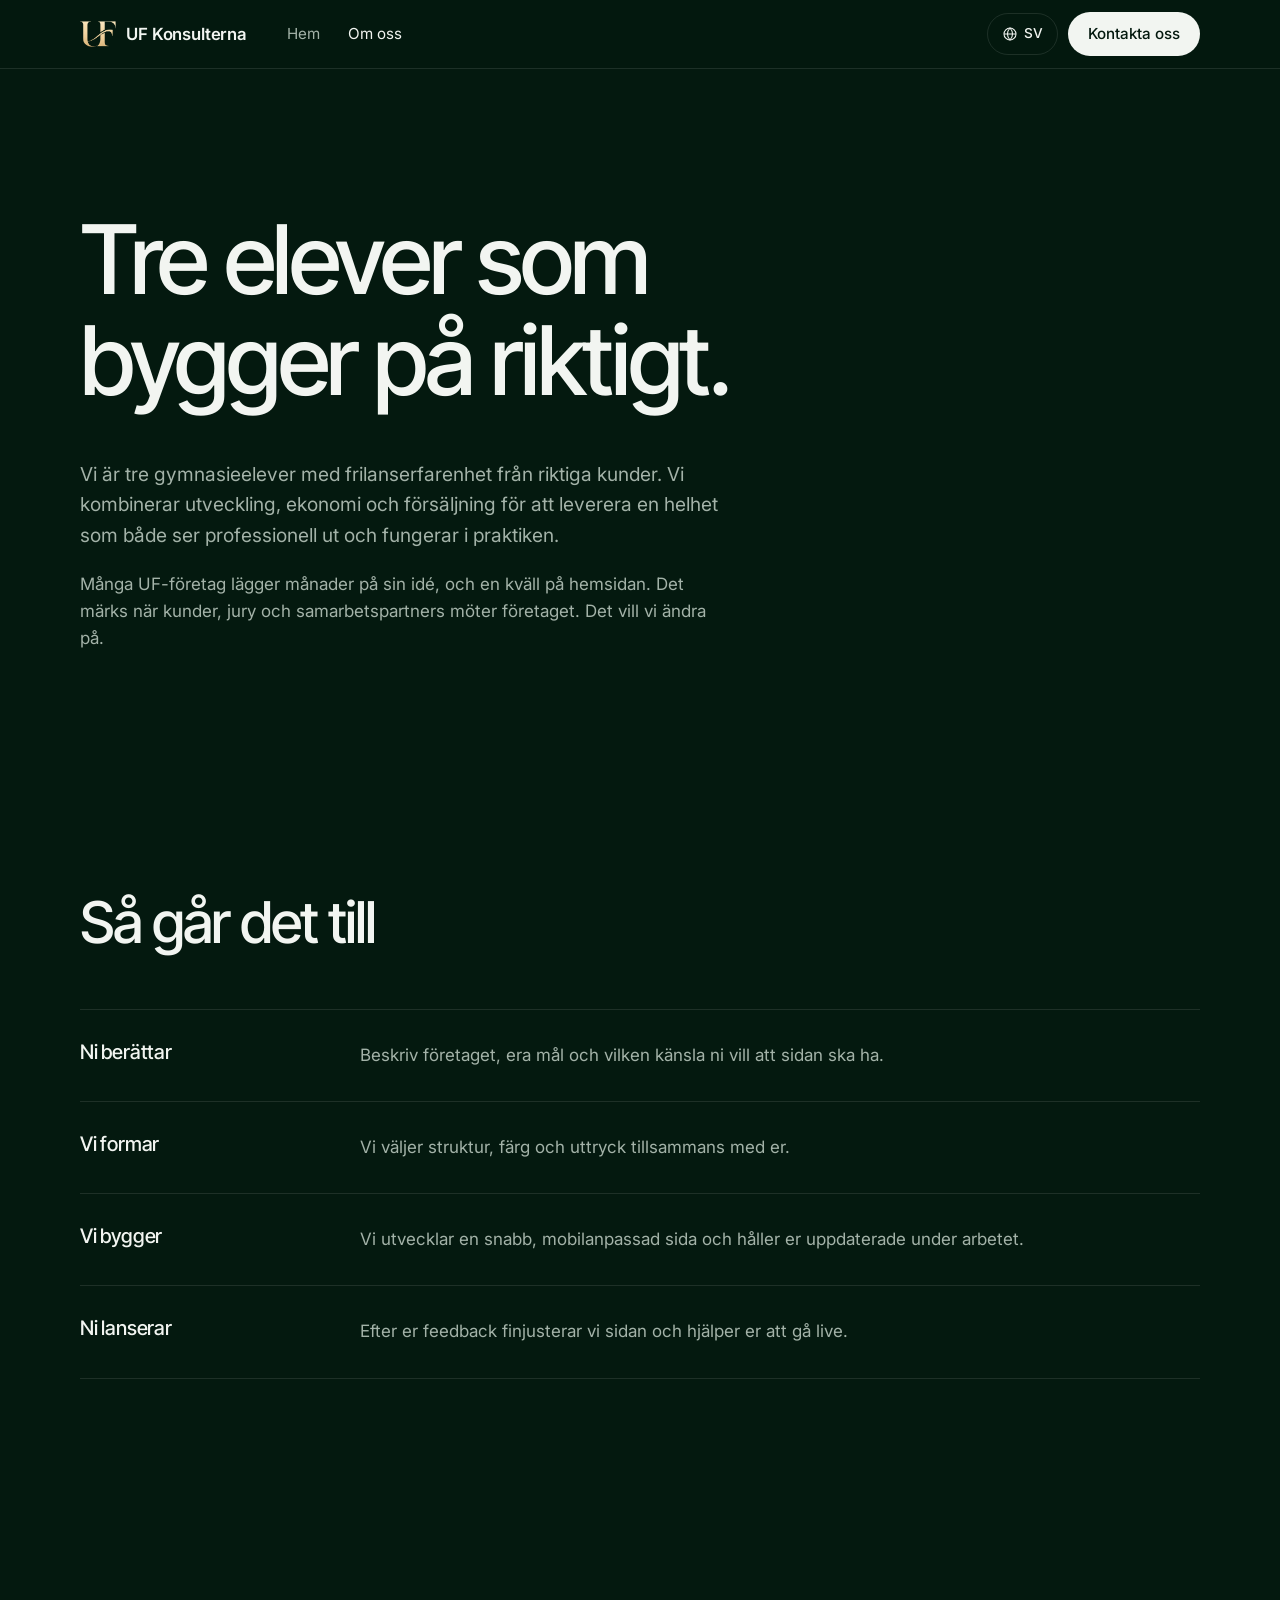
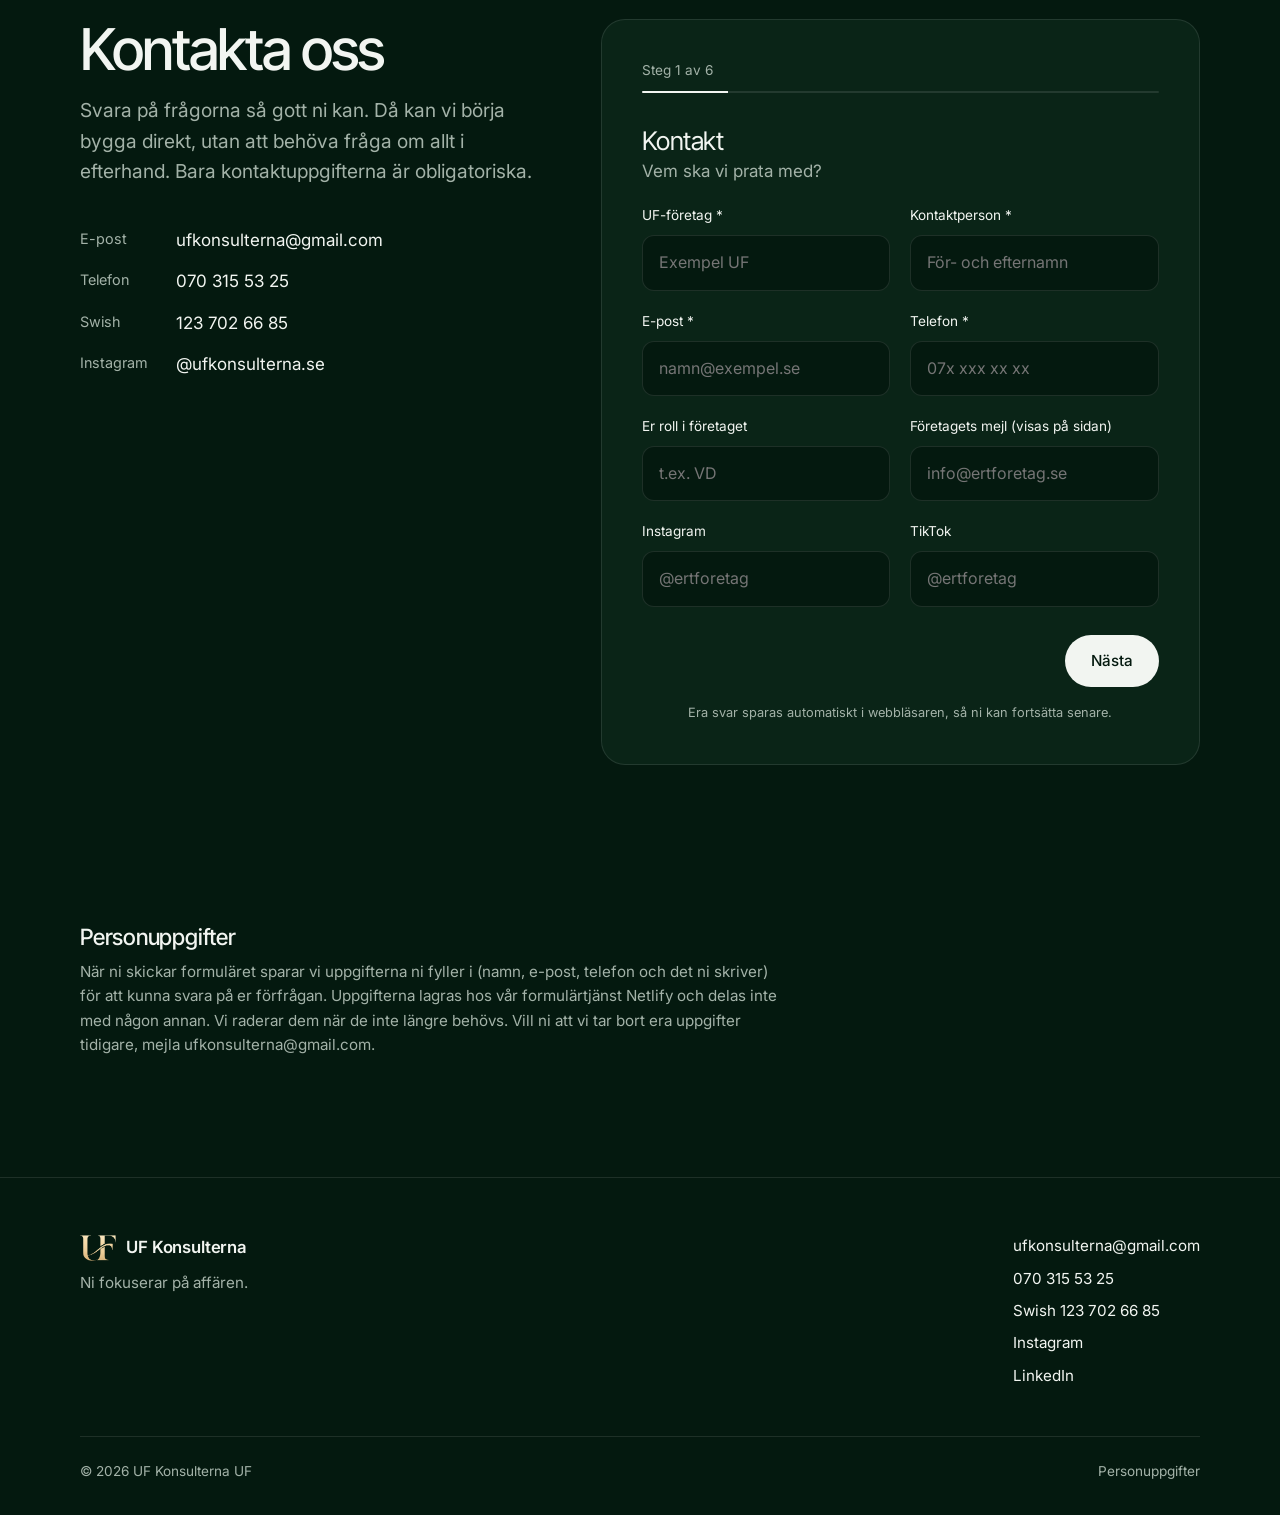
==== om.html @ cdf734c9 "Utförligare enkät: sex steg, följdfrågor och sparat utkast Täcker det vi annars behöver fråga kunder" ====
<!DOCTYPE html>
<html lang="sv">
<head>
  <meta charset="UTF-8">
  <meta name="viewport" content="width=device-width, initial-scale=1.0">
  <title data-i18n="meta.aboutTitle">Om oss | UF Konsulterna</title>
  <meta name="description" content="Tre gymnasieelever som bygger hemsidor för UF-företag. Kontakta oss för att starta ert projekt.">
  <meta property="og:title" content="Om oss | UF Konsulterna">
  <meta property="og:image" content="https://ufkonsulterna.se/assets/logo-full.png">
  <link rel="icon" href="assets/logo-icon.png">
  <link rel="preconnect" href="https://fonts.googleapis.com">
  <link rel="preconnect" href="https://fonts.gstatic.com" crossorigin>
  <link href="https://fonts.googleapis.com/css2?family=Inter:wght@400;500;600&family=Inter+Tight:wght@500&display=swap" rel="stylesheet">
  <link rel="stylesheet" href="style.css">
  <script>document.documentElement.classList.add("js")</script>
</head>
<body>

  <header class="nav">
    <div class="container nav-inner">
      <a href="index.html" class="logo">
        <img src="assets/logo-icon.png" alt="UF Konsulterna">
        <span>UF Konsulterna</span>
      </a>
      <nav class="nav-links">
        <a href="index.html" data-i18n="nav.home">Hem</a>
        <a href="om.html" aria-current="page" data-i18n="nav.about">Om oss</a>
      </nav>
      <div class="nav-right">
        <button class="lang" id="langToggle" type="button" aria-label="Byt språk">
          <svg viewBox="0 0 24 24" fill="none" stroke="currentColor" stroke-width="1.6"><circle cx="12" cy="12" r="9"/><path d="M3 12h18M12 3c2.5 2.6 3.8 5.6 3.8 9s-1.3 6.4-3.8 9c-2.5-2.6-3.8-5.6-3.8-9S9.5 5.6 12 3z"/></svg>
          <span id="langLabel">SV</span>
        </button>
        <a href="#kontakt" class="btn btn-primary nav-cta" data-i18n="nav.contact">Kontakta oss</a>
      </div>
    </div>
  </header>

  <main>
    <section class="page-head">
      <div class="container">
        <h1 class="reveal" data-i18n="about.title">Tre elever som bygger på riktigt.</h1>
        <div class="about-text reveal">
          <p class="lead" data-i18n="about.lead">Vi är tre gymnasieelever med frilanserfarenhet från riktiga kunder. Vi kombinerar utveckling, ekonomi och försäljning för att leverera en helhet som både ser professionell ut och fungerar i praktiken.</p>
          <p data-i18n="about.p2">Många UF-företag lägger månader på sin idé, och en kväll på hemsidan. Det märks när kunder, jury och samarbetspartners möter företaget. Det vill vi ändra på.</p>
        </div>
      </div>
    </section>

    <section>
      <div class="container">
        <div class="head reveal">
          <h2 data-i18n="process.title">Så går det till</h2>
        </div>
        <ol class="steps">
          <li class="reveal"><h3 data-i18n="process.s1">Ni berättar</h3><p data-i18n="process.t1">Beskriv företaget, era mål och vilken känsla ni vill att sidan ska ha.</p></li>
          <li class="reveal"><h3 data-i18n="process.s2">Vi formar</h3><p data-i18n="process.t2">Vi väljer struktur, färg och uttryck tillsammans med er.</p></li>
          <li class="reveal"><h3 data-i18n="process.s3">Vi bygger</h3><p data-i18n="process.t3">Vi utvecklar en snabb, mobilanpassad sida och håller er uppdaterade under arbetet.</p></li>
          <li class="reveal"><h3 data-i18n="process.s4">Ni lanserar</h3><p data-i18n="process.t4">Efter er feedback finjusterar vi sidan och hjälper er att gå live.</p></li>
        </ol>
      </div>
    </section>

    <section id="kontakt">
      <div class="container contact">
        <div class="contact-info reveal">
          <h2 data-i18n="contact.title">Kontakta oss</h2>
          <p class="lead" data-i18n="contact.lead">Svara på frågorna så gott ni kan. Då kan vi börja bygga direkt, utan att behöva fråga om allt i efterhand. Bara kontaktuppgifterna är obligatoriska.</p>
          <dl class="contact-list">
            <dt data-i18n="contact.email">E-post</dt>
            <dd><a href="mailto:ufkonsulterna@gmail.com">ufkonsulterna@gmail.com</a></dd>
            <dt data-i18n="contact.phone">Telefon</dt>
            <dd><a href="tel:+46703155325">070 315 53 25</a></dd>
            <dt>Swish</dt>
            <dd>123 702 66 85</dd>
            <dt>Instagram</dt>
            <dd><a href="https://www.instagram.com/ufkonsulterna.se/" target="_blank" rel="noopener">@ufkonsulterna.se</a></dd>
          </dl>
        </div>

        <form class="form reveal" id="projectForm" name="projektforfragan" method="POST" data-netlify="true" netlify-honeypot="bot-field" novalidate>
          <input type="hidden" name="form-name" value="projektforfragan">
          <p hidden><input name="bot-field"></p>

          <div class="progress">
            <p class="step-count" id="stepCount">Steg 1 av 6</p>
            <div class="progress-bar"><span id="progressFill"></span></div>
          </div>

          <!-- Steg 1: Kontakt -->
          <fieldset class="form-step grid">
            <legend class="step-title" data-i18n="form.t1">Kontakt</legend>
            <p class="step-intro" data-i18n="form.i1">Vem ska vi prata med?</p>
            <div class="field"><label for="f-company" data-i18n="form.company">UF-företag *</label><input id="f-company" name="uf-foretag" placeholder="Exempel UF" data-i18n-ph="form.companyPh" autocomplete="organization"></div>
            <div class="field"><label for="f-name" data-i18n="form.name">Kontaktperson *</label><input id="f-name" name="kontaktperson" placeholder="För- och efternamn" data-i18n-ph="form.namePh" autocomplete="name"></div>
            <div class="field"><label for="f-email" data-i18n="form.email">E-post *</label><input id="f-email" name="epost" type="email" placeholder="namn@exempel.se" data-i18n-ph="form.emailPh" autocomplete="email"></div>
            <div class="field"><label for="f-phone" data-i18n="form.phone">Telefon *</label><input id="f-phone" name="telefon" type="tel" placeholder="07x xxx xx xx" autocomplete="tel"></div>
            <div class="field"><label for="f-role" data-i18n="form.role">Er roll i företaget</label><input id="f-role" name="roll" placeholder="t.ex. VD" data-i18n-ph="form.rolePh"></div>
            <div class="field"><label for="f-pubmail" data-i18n="form.pubEmail">Företagets mejl (visas på sidan)</label><input id="f-pubmail" name="foretagsmejl" type="email" placeholder="info@ertforetag.se" data-i18n-ph="form.pubEmailPh"></div>
            <div class="field"><label for="f-ig">Instagram</label><input id="f-ig" name="instagram" placeholder="@ertforetag" data-i18n-ph="form.handlePh"></div>
            <div class="field"><label for="f-tt">TikTok</label><input id="f-tt" name="tiktok" placeholder="@ertforetag" data-i18n-ph="form.handlePh"></div>
          </fieldset>

          <!-- Steg 2: Företaget -->
          <fieldset class="form-step grid" hidden>
            <legend class="step-title" data-i18n="form.t2">Företaget</legend>
            <p class="step-intro" data-i18n="form.i2">Det här använder vi till texterna på sidan.</p>
            <div class="field full"><label for="f-idea" data-i18n="form.idea">Er affärsidé</label><textarea id="f-idea" name="affarside" rows="3" placeholder="Vi är ett UF-företag som säljer ..." data-i18n-ph="form.ideaPh"></textarea></div>
            <div class="field full"><label for="f-about" data-i18n="form.about">Berätta om er (till Om oss-sidan)</label><textarea id="f-about" name="om-oss-text" rows="4" placeholder="Hur ni startade, vad ni brinner för, vad som gör er unika..." data-i18n-ph="form.aboutPh"></textarea></div>
            <div class="field"><label for="f-audience" data-i18n="form.audience">Vilka är era kunder?</label><input id="f-audience" name="malgrupp" placeholder="t.ex. unga vuxna som inreder sitt första hem" data-i18n-ph="form.audiencePh"></div>
            <div class="field"><label for="f-city" data-i18n="form.city">Var finns ni?</label><input id="f-city" name="ort" placeholder="t.ex. Alingsås" data-i18n-ph="form.cityPh"></div>
            <div class="field full"><label for="f-team" data-i18n="form.team">Teamet: namn och roll, en per rad</label><textarea id="f-team" name="team" rows="4" placeholder="Anna Andersson – VD&#10;Erik Svensson – Ekonomiansvarig" data-i18n-ph="form.teamPh"></textarea></div>
            <div class="field full">
              <span class="label" data-i18n="form.showTeam">Ska teamet visas på sidan?</span>
              <div class="chips">
                <input type="hidden" name="visa-team">
                <button type="button" class="chip" data-value="Ja, med bilder" data-i18n="form.showTeam1">Ja, med bilder</button>
                <button type="button" class="chip" data-value="Ja, bara namn och roll" data-i18n="form.showTeam2">Ja, bara namn och roll</button>
                <button type="button" class="chip" data-value="Nej" data-i18n="opt.no">Nej</button>
              </div>
            </div>
            <div class="field full">
              <span class="label" data-i18n="form.logo">Har ni en logga?</span>
              <div class="chips">
                <input type="hidden" name="logga">
                <button type="button" class="chip" data-value="Ja, vi skickar den" data-i18n="form.logo1">Ja, vi skickar den</button>
                <button type="button" class="chip" data-value="Nej, behöver hjälp" data-i18n="form.logo2">Nej, vi behöver hjälp</button>
              </div>
            </div>
          </fieldset>

          <!-- Steg 3: Design -->
          <fieldset class="form-step grid" hidden>
            <legend class="step-title" data-i18n="form.t3">Design</legend>
            <p class="step-intro" data-i18n="form.i3">Hur ska sidan se ut och kännas?</p>
            <div class="field full">
              <span class="label" data-i18n="form.plan">Välj paket</span>
              <div class="chips">
                <input type="hidden" name="paket" value="Standard">
                <button type="button" class="chip active" data-value="Standard">Standard</button>
                <button type="button" class="chip" data-value="Premium">Premium</button>
              </div>
            </div>
            <div class="field full">
              <span class="label" data-i18n="form.color">Färgriktning</span>
              <div class="chips">
                <input type="hidden" name="fargriktning">
                <button type="button" class="chip" data-value="Mörk & exklusiv" data-i18n="form.c1">Mörk &amp; exklusiv</button>
                <button type="button" class="chip" data-value="Ljus & ren" data-i18n="form.c2">Ljus &amp; ren</button>
                <button type="button" class="chip" data-value="Färgstark" data-i18n="form.c3">Färgstark</button>
                <button type="button" class="chip" data-value="Egen idé" data-i18n="form.c4">Egen idé</button>
              </div>
            </div>
            <div class="field full">
              <span class="label" data-i18n="form.style">Designstil</span>
              <div class="chips">
                <input type="hidden" name="designstil">
                <button type="button" class="chip" data-value="Modern premium">Modern premium</button>
                <button type="button" class="chip" data-value="Lekfull" data-i18n="form.s2">Lekfull</button>
                <button type="button" class="chip" data-value="Minimalistisk" data-i18n="form.s3">Minimalistisk</button>
                <button type="button" class="chip" data-value="Teknisk" data-i18n="form.s4">Teknisk</button>
              </div>
            </div>
            <div class="field full">
              <span class="label" data-i18n="form.lang">Språk på sidan</span>
              <div class="chips">
                <input type="hidden" name="sprak">
                <button type="button" class="chip" data-value="Bara svenska" data-i18n="form.lang1">Bara svenska</button>
                <button type="button" class="chip" data-value="Svenska + engelska" data-i18n="form.lang2">Svenska + engelska (knapp)</button>
                <button type="button" class="chip" data-value="Bara engelska" data-i18n="form.lang3">Bara engelska</button>
              </div>
            </div>
            <div class="field full">
              <span class="label" data-i18n="form.pages">Vilka sidor eller flikar vill ni ha?</span>
              <small class="hint" data-i18n="form.multi">Välj flera</small>
              <div class="chips" data-multi>
                <input type="hidden" name="sidor">
                <button type="button" class="chip" data-value="Hem" data-i18n="form.pg1">Hem</button>
                <button type="button" class="chip" data-value="Produkter" data-i18n="form.pg2">Produkter</button>
                <button type="button" class="chip" data-value="Om oss" data-i18n="form.pg3">Om oss</button>
                <button type="button" class="chip" data-value="Kontakt" data-i18n="form.pg4">Kontakt</button>
                <button type="button" class="chip" data-value="Galleri" data-i18n="form.pg5">Galleri</button>
                <button type="button" class="chip" data-value="Egen beställning" data-i18n="form.pg6">Egen beställning</button>
                <button type="button" class="chip" data-value="Vanliga frågor" data-i18n="form.pg7">Vanliga frågor</button>
              </div>
            </div>
            <div class="field"><label for="f-inspo" data-i18n="form.inspo">Hemsidor ni gillar (länkar)</label><input id="f-inspo" name="inspiration" placeholder="t.ex. www.exempel.se" data-i18n-ph="form.inspoPh"></div>
            <div class="field"><label for="f-domain" data-i18n="form.domain">Önskad webbadress</label><input id="f-domain" name="doman" placeholder="ertforetag.se" data-i18n-ph="form.domainPh"></div>
          </fieldset>

          <!-- Steg 4: Produkter och bilder -->
          <fieldset class="form-step grid" hidden>
            <legend class="step-title" data-i18n="form.t4">Produkter och bilder</legend>
            <p class="step-intro" data-i18n="form.i4">Skriv "vet ej än" om något inte är bestämt.</p>
            <div class="field full"><label for="f-products" data-i18n="form.products">Vad säljer ni? Kategorier eller teman</label><textarea id="f-products" name="produkter" rows="3" placeholder="t.ex. Canvastavlor: Natur, Djur, Stadsmiljö, Porträtt" data-i18n-ph="form.productsPh"></textarea></div>
            <div class="field full"><label for="f-prices" data-i18n="form.prices">Storlekar och priser, en per rad</label><textarea id="f-prices" name="storlekar-priser" rows="4" placeholder="30x40 – 410 kr&#10;50x70 – 650 kr"></textarea></div>
            <div class="field full">
              <span class="label" data-i18n="form.pricesReady">Är priserna bestämda?</span>
              <div class="chips">
                <input type="hidden" name="priser-klara">
                <button type="button" class="chip" data-value="Ja" data-i18n="opt.yes">Ja</button>
                <button type="button" class="chip" data-value="Nej, kommer senare" data-i18n="form.later">Nej, kommer senare</button>
              </div>
            </div>
            <div class="field full">
              <span class="label" data-i18n="form.custom">Ska kunder kunna beställa något eget, t.ex. skicka in en bild?</span>
              <div class="chips">
                <input type="hidden" name="egen-bestallning">
                <button type="button" class="chip" data-value="Ja" data-i18n="opt.yes">Ja</button>
                <button type="button" class="chip" data-value="Nej" data-i18n="opt.no">Nej</button>
              </div>
            </div>
            <div class="field full">
              <span class="label" data-i18n="form.images">Vilka bilder ska vi använda?</span>
              <small class="hint" data-i18n="form.multi">Välj flera</small>
              <div class="chips" data-multi>
                <input type="hidden" name="bilder">
                <button type="button" class="chip" data-value="Egna foton" data-i18n="form.img1">Egna foton</button>
                <button type="button" class="chip" data-value="AI-bilder" data-i18n="form.img2">AI-bilder</button>
                <button type="button" class="chip" data-value="Från vår Instagram" data-i18n="form.img3">Från vår Instagram</button>
                <button type="button" class="chip" data-value="Behöver hjälp" data-i18n="form.img4">Vi behöver hjälp</button>
              </div>
            </div>
            <div class="field full"><label for="f-imglink" data-i18n="form.imgLink">Länk till bilder (Google Drive, Dropbox)</label><input id="f-imglink" name="bildlank" placeholder="https://..."></div>
          </fieldset>

          <!-- Steg 5: Försäljning och leverans -->
          <fieldset class="form-step grid" hidden>
            <legend class="step-title" data-i18n="form.t5">Försäljning och leverans</legend>
            <p class="step-intro" data-i18n="form.i5">Hur kunderna köper och får sina varor.</p>
            <div class="field full">
              <span class="label" data-i18n="form.order">Hur ska kunder beställa?</span>
              <div class="chips">
                <input type="hidden" name="bestallning">
                <button type="button" class="chip" data-value="Kassa" data-i18n="form.order1">Kassa på sidan (Swish-QR + ordermejl)</button>
                <button type="button" class="chip" data-value="Kontaktformulär" data-i18n="form.order2">Via kontaktformulär</button>
                <button type="button" class="chip" data-value="Bara visa produkter" data-i18n="form.order3">Bara visa produkter</button>
              </div>
            </div>
            <div class="field full" data-if="bestallning=Kassa"><label for="f-ordermail" data-i18n="form.orderEmail">Mejl dit beställningarna ska skickas</label><input id="f-ordermail" name="ordermejl" type="email" placeholder="bestallning@ertforetag.se" data-i18n-ph="form.orderEmailPh"></div>
            <div class="field full">
              <span class="label" data-i18n="form.swish">Har ni Swish för företag?</span>
              <div class="chips">
                <input type="hidden" name="swish">
                <button type="button" class="chip" data-value="Ja" data-i18n="form.ready">Ja, det är klart</button>
                <button type="button" class="chip" data-value="Inte än" data-i18n="form.notYet">Inte än</button>
              </div>
            </div>
            <div class="field full" data-if="swish=Ja"><label for="f-swishnr" data-i18n="form.swishNr">Swish-nummer</label><input id="f-swishnr" name="swish-nummer" inputmode="numeric" placeholder="123 456 78 90"></div>
            <div class="field full">
              <span class="label" data-i18n="form.shipping">Ska ni skicka varor med frakt?</span>
              <div class="chips">
                <input type="hidden" name="frakt">
                <button type="button" class="chip" data-value="Ja" data-i18n="opt.yes">Ja</button>
                <button type="button" class="chip" data-value="Nej" data-i18n="opt.no">Nej</button>
                <button type="button" class="chip" data-value="Vet inte än" data-i18n="form.unsure">Vet inte än</button>
              </div>
            </div>
            <div class="field" data-if="frakt=Ja"><label for="f-shipprice" data-i18n="form.shipPrice">Fraktpris (per storlek om det skiljer)</label><textarea id="f-shipprice" name="fraktpris" rows="3" placeholder="30x40 – 129 kr&#10;50x70 – 189 kr"></textarea></div>
            <div class="field" data-if="frakt=Ja"><label for="f-shipco" data-i18n="form.shipCo">Fraktbolag</label><input id="f-shipco" name="fraktbolag" placeholder="t.ex. PostNord, DHL" data-i18n-ph="form.shipCoPh"></div>
            <div class="field full">
              <span class="label" data-i18n="form.pickup">Kan kunder hämta själva eller mötas upp?</span>
              <div class="chips">
                <input type="hidden" name="upphamtning">
                <button type="button" class="chip" data-value="Ja" data-i18n="opt.yes">Ja</button>
                <button type="button" class="chip" data-value="Nej" data-i18n="opt.no">Nej</button>
              </div>
            </div>
            <div class="field full" data-if="upphamtning=Ja"><label for="f-pickup" data-i18n="form.pickupPlace">Var kan ni mötas?</label><input id="f-pickup" name="upphamtning-plats" placeholder="t.ex. Alingsås centrum" data-i18n-ph="form.pickupPh"></div>
            <div class="field full"><label for="f-returns" data-i18n="form.returns">Returer och öppet köp</label><input id="f-returns" name="returer" placeholder="t.ex. 14 dagars öppet köp, gäller inte egna beställningar" data-i18n-ph="form.returnsPh"><small class="hint" data-i18n="form.returnsHint">Säljer ni på nätet har kunder oftast 14 dagars ångerrätt. Egna beställningar kan undantas.</small></div>
          </fieldset>

          <!-- Steg 6: Sista detaljer -->
          <fieldset class="form-step grid" hidden>
            <legend class="step-title" data-i18n="form.t6">Sista detaljer</legend>
            <p class="step-intro" data-i18n="form.i6">Snart klart!</p>
            <div class="field"><label for="f-deadline" data-i18n="form.deadline">När vill ni att sidan är klar?</label><input id="f-deadline" name="deadline" type="date"></div>
            <div class="field"><label for="f-ready" data-i18n="form.readyDate">När har ni allt material klart?</label><input id="f-ready" name="material-klart" placeholder="t.ex. fredag nästa vecka" data-i18n-ph="form.readyPh"><small class="hint" data-i18n="form.readyHint">Priser, bilder och Swish.</small></div>
            <div class="field full">
              <label for="f-pay" data-i18n="form.pay">Hur vill ni betala oss?</label>
              <select id="f-pay" name="betalning">
                <option value="Swish" data-i18n="form.p1">Swish</option>
                <option value="Banköverföring" data-i18n="form.p2">Banköverföring</option>
                <option value="Diskutera samarbete" data-i18n="form.p3">Diskutera samarbete / andel</option>
              </select>
            </div>
            <div class="field full"><label for="f-msg" data-i18n="form.msg">Något mer vi bör veta?</label><textarea id="f-msg" name="meddelande" rows="4" placeholder="Idéer, önskemål eller frågor..." data-i18n-ph="form.msgPh"></textarea></div>
            <p class="hint full" data-i18n="form.privacy">Vi använder bara uppgifterna för att bygga er hemsida. <a href="#personuppgifter">Läs mer om personuppgifter</a>.</p>
          </fieldset>

          <p class="form-error" id="formError" role="alert"></p>
          <div class="form-nav">
            <button type="button" class="btn btn-ghost" id="formBack" data-i18n="form.back">Tillbaka</button>
            <button type="button" class="btn btn-primary" id="formNext" data-i18n="form.next">Nästa</button>
            <button type="submit" class="btn btn-primary" id="formSubmit" data-i18n="form.send">Skicka förfrågan</button>
          </div>
          <p class="draft-note" data-i18n="form.draft">Era svar sparas automatiskt i webbläsaren, så ni kan fortsätta senare.</p>
        </form>
      </div>
    </section>

    <section id="personuppgifter" class="privacy">
      <div class="container">
        <h2 data-i18n="privacy.title">Personuppgifter</h2>
        <p data-i18n="privacy.text">När ni skickar formuläret sparar vi uppgifterna ni fyller i (namn, e-post, telefon och det ni skriver) för att kunna svara på er förfrågan. Uppgifterna lagras hos vår formulärtjänst Netlify och delas inte med någon annan. Vi raderar dem när de inte längre behövs. Vill ni att vi tar bort era uppgifter tidigare, mejla ufkonsulterna@gmail.com.</p>
      </div>
    </section>
  </main>

  <footer class="footer">
    <div class="container footer-inner">
      <div>
        <a href="index.html" class="logo">
          <img src="assets/logo-icon.png" alt="UF Konsulterna">
          <span>UF Konsulterna</span>
        </a>
        <p class="footer-tag" data-i18n="footer.tag">Ni fokuserar på affären.</p>
      </div>
      <ul class="footer-links">
        <li><a href="mailto:ufkonsulterna@gmail.com">ufkonsulterna@gmail.com</a></li>
        <li><a href="tel:+46703155325">070 315 53 25</a></li>
        <li>Swish 123 702 66 85</li>
        <li><a href="https://www.instagram.com/ufkonsulterna.se/" target="_blank" rel="noopener">Instagram</a></li>
        <li><a href="https://www.linkedin.com/in/blakejoeseph/" target="_blank" rel="noopener">LinkedIn</a></li>
      </ul>
    </div>
    <div class="container footer-bottom">
      <span>© <span class="year">2026</span> UF Konsulterna UF</span>
      <a href="#personuppgifter" data-i18n="footer.privacy">Personuppgifter</a>
    </div>
  </footer>

  <script src="js/i18n.js"></script>
  <script src="js/main.js"></script>
  <script src="js/form.js"></script>
</body>
</html>
---- style.css ----
/* ===== Färger och typsnitt: ändra här för att byta utseende ===== */
:root {
  --bg: #04190f;               /* mörkgrön bakgrund */
  --bg-2: #0a2417;             /* kort och fält */
  --line: rgba(255, 255, 255, 0.1);
  --text: #f2f5f1;
  --muted: #a3b2a8;
  --font: "Inter", system-ui, -apple-system, sans-serif;
  --font-head: "Inter Tight", "Inter", system-ui, sans-serif;
  --radius: 24px;
  --max: 1120px;
}

*, *::before, *::after { box-sizing: border-box; margin: 0; padding: 0; }
html { scroll-behavior: smooth; }
body { background: var(--bg); color: var(--muted); font-family: var(--font); font-size: 17px; line-height: 1.6; -webkit-font-smoothing: antialiased; }
img { max-width: 100%; display: block; }
a { color: inherit; text-decoration: none; }
button { font: inherit; color: inherit; background: none; border: 0; cursor: pointer; }
ul, ol { list-style: none; }

.container { width: min(var(--max), 100% - 40px); margin-inline: auto; }
section { padding: 120px 0; }

h1, h2, h3 { font-family: var(--font-head); font-weight: 500; color: var(--text); letter-spacing: -0.035em; line-height: 1.05; }
h1 { font-size: clamp(2.8rem, 7.5vw, 6.4rem); }
h2 { font-size: clamp(2.1rem, 4.5vw, 3.6rem); }
h3 { font-size: 1.25rem; letter-spacing: -0.01em; }
.lead { font-size: 1.2rem; }
.sr-only { position: absolute; width: 1px; height: 1px; overflow: hidden; clip: rect(0 0 0 0); white-space: nowrap; }

/* Knappar: runda, som på Google */
.btn { display: inline-flex; align-items: center; justify-content: center; padding: 14px 26px; border-radius: 999px; font-weight: 500; font-size: .95rem; transition: background .2s, opacity .2s; }
.btn-primary { background: var(--text); color: var(--bg); }
.btn-primary:hover { opacity: .88; }
.btn-ghost { border: 1px solid var(--line); color: var(--text); }
.btn-ghost:hover { background: var(--bg-2); }
.btn:disabled { opacity: .5; cursor: default; }

/* Meny */
.nav { position: sticky; top: 0; z-index: 50; background: rgba(4, 25, 15, .85); backdrop-filter: blur(12px); border-bottom: 1px solid var(--line); }
.nav-inner { display: flex; align-items: center; gap: 40px; height: 68px; }
.logo { display: flex; align-items: center; gap: 10px; color: var(--text); font-weight: 600; font-size: 1.05rem; letter-spacing: -0.01em; }
.logo img { height: 26px; width: auto; }
.nav-links { display: flex; gap: 28px; font-size: .95rem; }
.nav-links a { transition: color .2s; }
.nav-links a:hover, .nav-links a[aria-current] { color: var(--text); }
.nav-right { margin-left: auto; display: flex; align-items: center; gap: 10px; }
.nav-cta { padding: 10px 20px; }
.lang { display: flex; align-items: center; gap: 6px; padding: 9px 14px; border: 1px solid var(--line); border-radius: 999px; font-size: .85rem; font-weight: 500; color: var(--text); }
.lang svg { width: 16px; height: 16px; }
.lang:hover { background: var(--bg-2); }

/* Rad med nyhet under menyn */
.bar { border-bottom: 1px solid var(--line); background: var(--bg-2); font-size: .9rem; color: var(--text); }
.bar-inner { position: relative; display: flex; align-items: center; justify-content: center; gap: 12px; padding: 12px 40px; flex-wrap: wrap; text-align: center; }
.pill { background: var(--text); color: var(--bg); font-size: .72rem; font-weight: 600; letter-spacing: .06em; padding: 3px 10px; border-radius: 999px; }
.bar-link { font-weight: 500; }
.bar-link:hover { text-decoration: underline; }
.bar-close { position: absolute; right: 0; top: 50%; transform: translateY(-50%); width: 32px; height: 32px; font-size: 1.3rem; color: var(--muted); }
.bar.hidden { display: none; }

/* Hero med rubrik som skrivs fram */
.hero { min-height: calc(100vh - 140px); display: flex; align-items: center; padding: 80px 0; }
.hero-title { position: relative; max-width: 15ch; }
.type-live { position: absolute; inset: 0; }
.js .type-ghost { visibility: hidden; }
html:not(.js) .type-live { display: none; }
.caret { display: inline-block; width: .06em; height: .9em; margin-left: .04em; vertical-align: -0.08em; background: var(--text); animation: blink 1s steps(1) infinite; }
@keyframes blink { 50% { opacity: 0; } }
.hero-after { margin-top: 40px; transition: opacity .8s ease, transform .8s ease; }
.js .hero-after:not(.show) { opacity: 0; transform: translateY(12px); }
.hero .lead { max-width: 36ch; }
.actions { display: flex; gap: 12px; margin-top: 32px; flex-wrap: wrap; }

/* Rubrik + text i sektionerna */
.head { margin-bottom: 56px; max-width: 640px; }
.head .lead { margin-top: 16px; }

/* Paket */
.plans { display: grid; grid-template-columns: repeat(2, 1fr); gap: 20px; }
.plan { display: flex; flex-direction: column; padding: 40px; background: var(--bg-2); border: 1px solid var(--line); border-radius: var(--radius); }
.plan-name { font-family: var(--font); font-size: 1rem; font-weight: 500; color: var(--muted); letter-spacing: 0; }
.plan-price { font-family: var(--font-head); font-size: 3rem; color: var(--text); letter-spacing: -0.04em; margin: 8px 0 12px; }
.plan ul { margin: 28px 0; flex: 1; border-top: 1px solid var(--line); }
.plan li { padding: 12px 0; border-bottom: 1px solid var(--line); color: var(--text); font-size: .95rem; }
.plan-time { font-size: .9rem; margin-bottom: 24px; }
.note { margin-top: 28px; font-size: .95rem; }
.note + .note { margin-top: 8px; }
.note a { color: var(--text); text-decoration: underline; }

/* Projekt */
.projects { display: grid; grid-template-columns: repeat(2, 1fr); gap: 20px; }
.project { display: flex; flex-direction: column; gap: 6px; }
.project-img { position: relative; display: block; aspect-ratio: 16 / 10; margin-bottom: 18px; border-radius: var(--radius); overflow: hidden; background: #000; border: 1px solid var(--line); }
.project-img img { position: absolute; inset: 0; margin: auto; height: 72%; width: auto; transition: transform .5s ease; }
.project:hover .project-img img { transform: scale(1.04); }
.project-meta { font-size: .9rem; }
.project-name { font-family: var(--font-head); font-size: 1.6rem; color: var(--text); letter-spacing: -0.02em; }
.project-link { font-size: .95rem; color: var(--text); }
.project:hover .project-link { text-decoration: underline; }

/* Citat */
.quote { max-width: 900px; }
.quote blockquote { font-family: var(--font-head); font-size: clamp(1.7rem, 3.4vw, 2.6rem); color: var(--text); line-height: 1.2; letter-spacing: -0.02em; }
.quote figcaption { margin-top: 24px; font-size: .95rem; }

/* Vanliga frågor (details/summary behöver ingen JavaScript) */
.faq-wrap { display: grid; grid-template-columns: 1fr 1.4fr; gap: 60px; align-items: start; }
.faq { border-top: 1px solid var(--line); }
.faq details { border-bottom: 1px solid var(--line); }
.faq summary { display: flex; justify-content: space-between; gap: 20px; padding: 22px 0; color: var(--text); font-weight: 500; cursor: pointer; list-style: none; }
.faq summary::-webkit-details-marker { display: none; }
.faq summary::after { content: "+"; font-size: 1.4rem; line-height: 1; transition: transform .3s; }
.faq details[open] summary::after { transform: rotate(45deg); }
.faq details p { padding-bottom: 22px; max-width: 60ch; }
.faq b { color: var(--text); font-weight: 500; }

/* Om oss */
.page-head { padding-top: 140px; }
.page-head h1 { max-width: 14ch; }
.about-text { max-width: 640px; margin-top: 48px; }
.about-text p + p { margin-top: 20px; }
.steps { border-top: 1px solid var(--line); }
.steps li { display: grid; grid-template-columns: 260px 1fr; gap: 20px; padding: 32px 0; border-bottom: 1px solid var(--line); }

/* Kontakt */
.contact { display: grid; grid-template-columns: 1fr 1.3fr; gap: 60px; align-items: start; }
.contact-info .lead { margin-top: 16px; }
.contact-list { margin-top: 40px; display: grid; grid-template-columns: auto 1fr; gap: 14px 28px; }
.contact-list dt { font-size: .9rem; }
.contact-list dd { color: var(--text); }
.contact-list a:hover { text-decoration: underline; }

/* Formulär */
.form { padding: 40px; background: var(--bg-2); border: 1px solid var(--line); border-radius: var(--radius); }
.progress { margin-bottom: 28px; }
.step-count { font-size: .85rem; margin-bottom: 10px; }
.progress-bar { height: 2px; background: var(--line); border-radius: 2px; overflow: hidden; }
.progress-bar span { display: block; height: 100%; width: 16%; background: var(--text); transition: width .35s ease; }
.step-title { font-family: var(--font-head); font-size: 1.6rem; color: var(--text); letter-spacing: -0.02em; margin-bottom: 4px; }
.step-intro { grid-column: 1 / -1; margin-top: -8px; }
.hint { display: block; margin-top: 6px; font-size: .82rem; }
.hint a { color: var(--text); text-decoration: underline; }
.label + .hint { margin: -4px 0 10px; }
.grid > .full { grid-column: 1 / -1; }
.draft-note { margin-top: 16px; font-size: .8rem; text-align: center; }
.form-step { border: 0; min-width: 0; }
.form-step[hidden], .form-nav [hidden] { display: none; }
.grid { display: grid; grid-template-columns: 1fr 1fr; gap: 20px; }
.field.full { grid-column: 1 / -1; }
.field label, .label { display: block; font-size: .85rem; color: var(--text); margin-bottom: 8px; }
.field input, .field textarea, .field select { width: 100%; padding: 14px 16px; font: inherit; font-size: 1rem; color: var(--text); background: var(--bg); border: 1px solid var(--line); border-radius: 12px; outline: none; transition: border-color .2s; }
.field input:focus, .field textarea:focus, .field select:focus { border-color: var(--muted); }
.field textarea { min-height: 120px; resize: vertical; }
.chips { display: flex; flex-wrap: wrap; gap: 8px; }
.chip { padding: 10px 18px; font-size: .9rem; border: 1px solid var(--line); border-radius: 999px; color: var(--muted); transition: .2s; }
.chip.active { background: var(--text); color: var(--bg); border-color: var(--text); }
.form-error { display: none; margin-top: 20px; padding: 12px 16px; border: 1px solid rgba(240, 122, 106, .4); border-radius: 12px; color: #f2a094; }
.form-error.show { display: block; }
.form-nav { display: flex; gap: 10px; justify-content: flex-end; margin-top: 28px; }
.form-nav .btn-ghost { margin-right: auto; }
.form-success { padding: 40px 0; text-align: center; font-size: 1.15rem; color: var(--text); }

/* Personuppgifter */
.privacy { padding-top: 40px; }
.privacy h2 { font-size: 1.4rem; letter-spacing: -0.01em; }
.privacy p { margin-top: 12px; max-width: 70ch; font-size: .95rem; }

/* Footer */
.footer { border-top: 1px solid var(--line); padding: 56px 0 32px; font-size: .95rem; }
.footer-inner { display: flex; justify-content: space-between; gap: 40px; flex-wrap: wrap; }
.footer-tag { margin-top: 10px; }
.footer-links { display: grid; gap: 8px; color: var(--text); }
.footer-links a:hover { text-decoration: underline; }
.footer-bottom { display: flex; justify-content: space-between; gap: 20px; margin-top: 48px; padding-top: 24px; border-top: 1px solid var(--line); font-size: .85rem; }
.footer-bottom a:hover { color: var(--text); }

/* Lugn intoning när man scrollar */
.js .reveal { opacity: 0; transform: translateY(16px); transition: opacity .7s ease, transform .7s ease; }
.js .reveal.in { opacity: 1; transform: none; }
@media (prefers-reduced-motion: reduce) {
  html { scroll-behavior: auto; }
  .js .reveal, .js .hero-after:not(.show) { opacity: 1; transform: none; }
  .caret { animation: none; }
}

/* Mobil */
@media (max-width: 860px) {
  section { padding: 80px 0; }
  .plans, .projects, .faq-wrap, .contact { grid-template-columns: 1fr; }
  .faq-wrap, .contact { gap: 32px; }
  .steps li { grid-template-columns: 1fr; gap: 6px; }
  .page-head { padding-top: 90px; }
}
@media (max-width: 600px) {
  body { font-size: 16px; }
  .nav-inner { gap: 18px; }
  .logo span { display: none; }
  .nav-cta { display: none; }
  .plan, .form { padding: 28px 22px; }
  .grid { grid-template-columns: 1fr; }
  .form-nav .btn { flex: 1; }
  .hero { min-height: auto; padding: 90px 0 70px; }
}
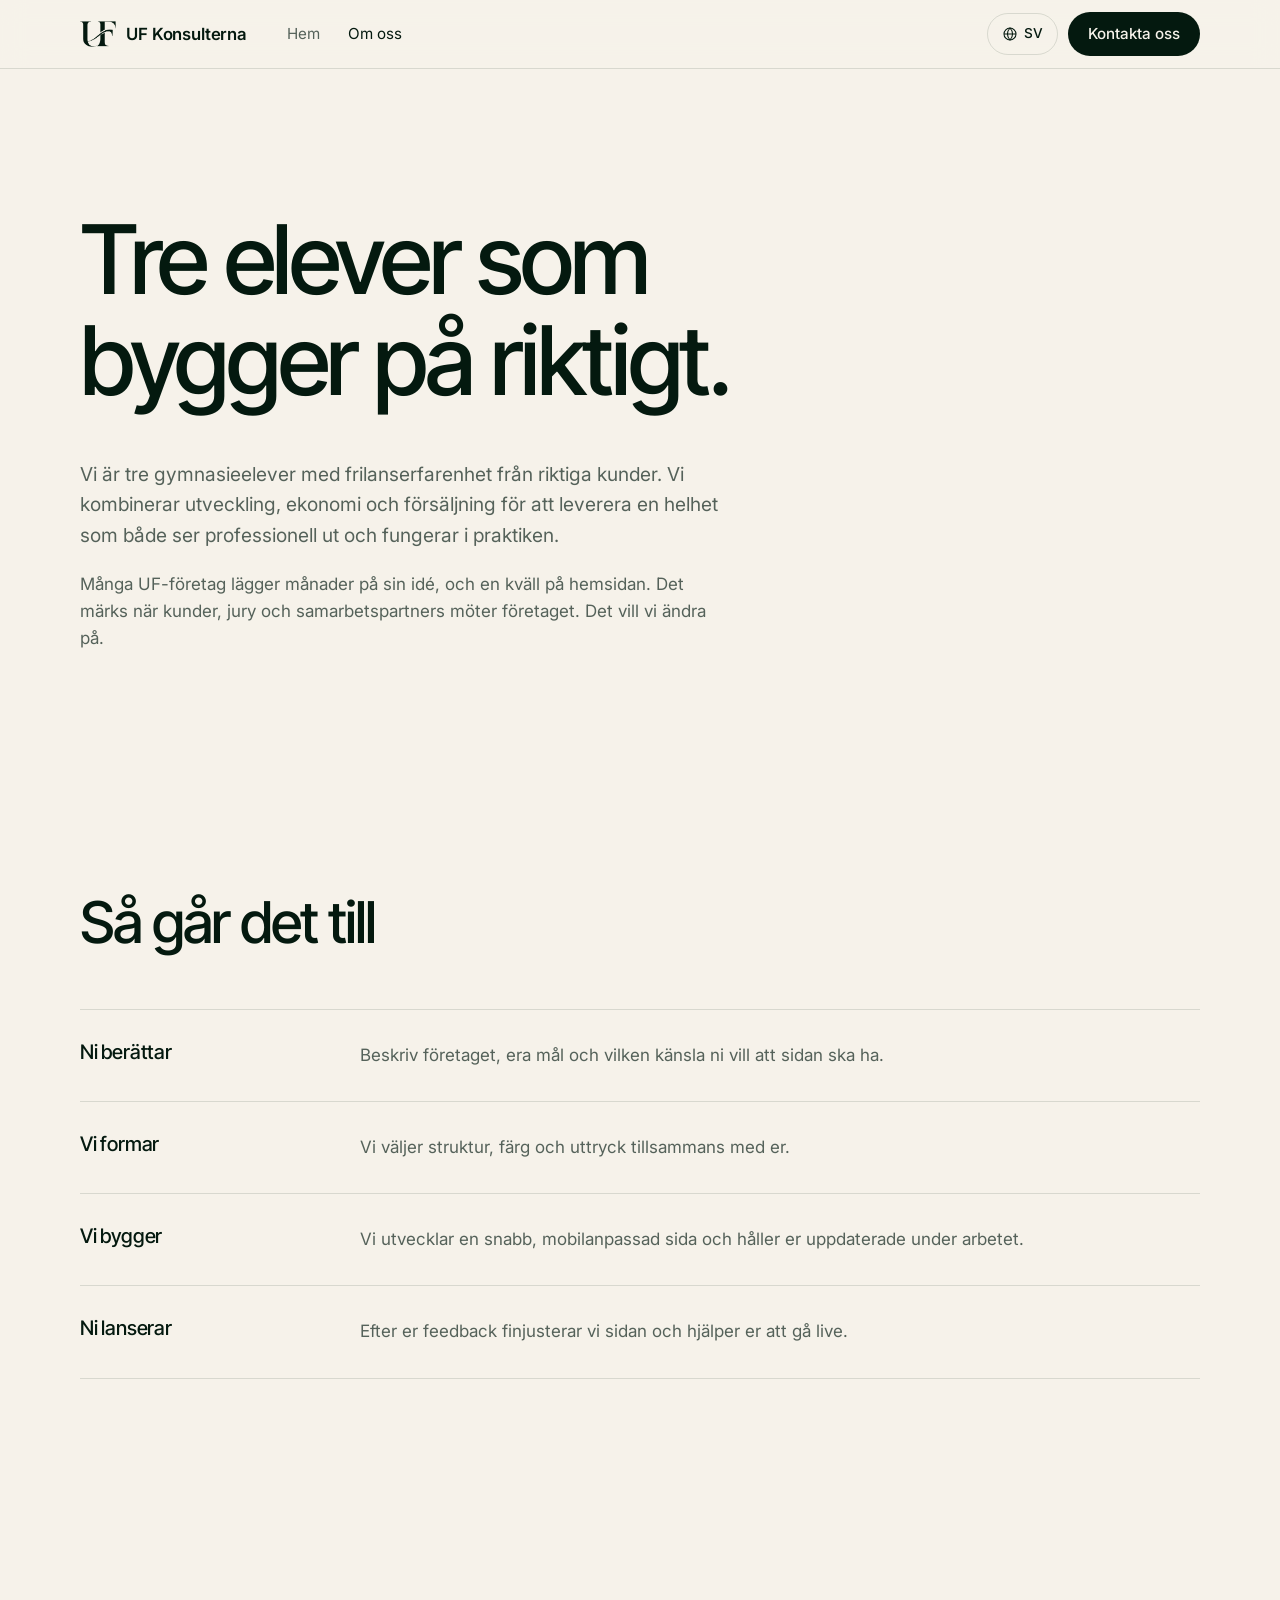
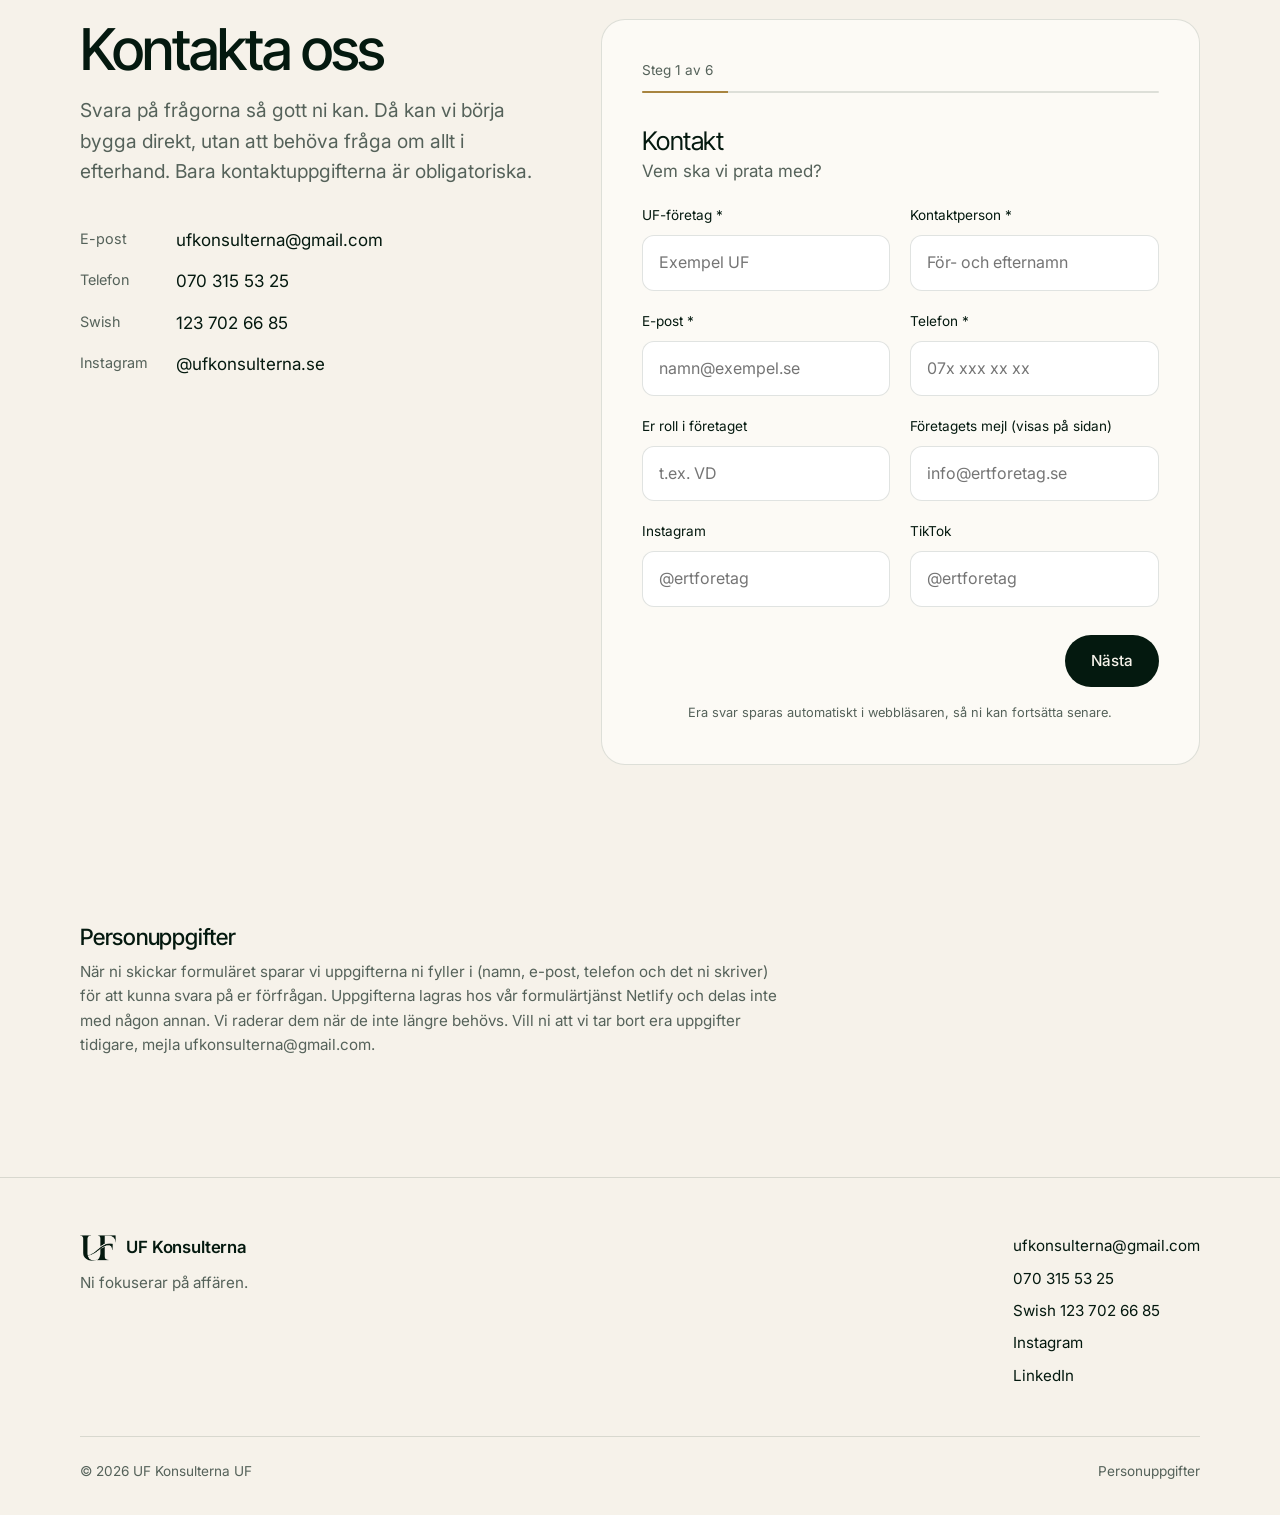
==== commit 5038c4dc: "Ljus version: krämvit bakgrund, mörkgrön text, guld i detaljer - Mörkgrön logga (logo-icon-green.png" ====
--- a/om.html
+++ b/om.html
@@ -19,7 +19,7 @@
   <header class="nav">
     <div class="container nav-inner">
       <a href="index.html" class="logo">
-        <img src="assets/logo-icon.png" alt="UF Konsulterna">
+        <img src="assets/logo-icon-green.png" alt="UF Konsulterna">
         <span>UF Konsulterna</span>
       </a>
       <nav class="nav-links">
@@ -311,7 +311,7 @@
     <div class="container footer-inner">
       <div>
         <a href="index.html" class="logo">
-          <img src="assets/logo-icon.png" alt="UF Konsulterna">
+          <img src="assets/logo-icon-green.png" alt="UF Konsulterna">
           <span>UF Konsulterna</span>
         </a>
         <p class="footer-tag" data-i18n="footer.tag">Ni fokuserar på affären.</p>
--- a/style.css
+++ b/style.css
@@ -1,10 +1,11 @@
 /* ===== Färger och typsnitt: ändra här för att byta utseende ===== */
 :root {
-  --bg: #04190f;               /* mörkgrön bakgrund */
-  --bg-2: #0a2417;             /* kort och fält */
-  --line: rgba(255, 255, 255, 0.1);
-  --text: #f2f5f1;
-  --muted: #a3b2a8;
+  --bg: #f6f2ea;               /* krämvit bakgrund */
+  --bg-2: #fcfaf5;             /* kort och fält */
+  --line: rgba(4, 25, 15, 0.12);
+  --text: #04190f;             /* mörkgrön text och knappar */
+  --muted: #55625a;
+  --gold: #a8843f;             /* guldet från loggan, används sparsamt */
   --font: "Inter", system-ui, -apple-system, sans-serif;
   --font-head: "Inter Tight", "Inter", system-ui, sans-serif;
   --radius: 24px;
@@ -38,7 +39,7 @@
 .btn:disabled { opacity: .5; cursor: default; }
 
 /* Meny */
-.nav { position: sticky; top: 0; z-index: 50; background: rgba(4, 25, 15, .85); backdrop-filter: blur(12px); border-bottom: 1px solid var(--line); }
+.nav { position: sticky; top: 0; z-index: 50; background: rgba(246, 242, 234, .85); backdrop-filter: blur(12px); border-bottom: 1px solid var(--line); }
 .nav-inner { display: flex; align-items: center; gap: 40px; height: 68px; }
 .logo { display: flex; align-items: center; gap: 10px; color: var(--text); font-weight: 600; font-size: 1.05rem; letter-spacing: -0.01em; }
 .logo img { height: 26px; width: auto; }
@@ -66,7 +67,7 @@
 .type-live { position: absolute; inset: 0; }
 .js .type-ghost { visibility: hidden; }
 html:not(.js) .type-live { display: none; }
-.caret { display: inline-block; width: .06em; height: .9em; margin-left: .04em; vertical-align: -0.08em; background: var(--text); animation: blink 1s steps(1) infinite; }
+.caret { display: inline-block; width: .06em; height: .9em; margin-left: .04em; vertical-align: -0.08em; background: var(--gold); animation: blink 1s steps(1) infinite; }
 @keyframes blink { 50% { opacity: 0; } }
 .hero-after { margin-top: 40px; transition: opacity .8s ease, transform .8s ease; }
 .js .hero-after:not(.show) { opacity: 0; transform: translateY(12px); }
@@ -111,7 +112,7 @@
 .faq details { border-bottom: 1px solid var(--line); }
 .faq summary { display: flex; justify-content: space-between; gap: 20px; padding: 22px 0; color: var(--text); font-weight: 500; cursor: pointer; list-style: none; }
 .faq summary::-webkit-details-marker { display: none; }
-.faq summary::after { content: "+"; font-size: 1.4rem; line-height: 1; transition: transform .3s; }
+.faq summary::after { content: "+"; color: var(--gold); font-size: 1.4rem; line-height: 1; transition: transform .3s; }
 .faq details[open] summary::after { transform: rotate(45deg); }
 .faq details p { padding-bottom: 22px; max-width: 60ch; }
 .faq b { color: var(--text); font-weight: 500; }
@@ -137,7 +138,7 @@
 .progress { margin-bottom: 28px; }
 .step-count { font-size: .85rem; margin-bottom: 10px; }
 .progress-bar { height: 2px; background: var(--line); border-radius: 2px; overflow: hidden; }
-.progress-bar span { display: block; height: 100%; width: 16%; background: var(--text); transition: width .35s ease; }
+.progress-bar span { display: block; height: 100%; width: 16%; background: var(--gold); transition: width .35s ease; }
 .step-title { font-family: var(--font-head); font-size: 1.6rem; color: var(--text); letter-spacing: -0.02em; margin-bottom: 4px; }
 .step-intro { grid-column: 1 / -1; margin-top: -8px; }
 .hint { display: block; margin-top: 6px; font-size: .82rem; }
@@ -150,13 +151,13 @@
 .grid { display: grid; grid-template-columns: 1fr 1fr; gap: 20px; }
 .field.full { grid-column: 1 / -1; }
 .field label, .label { display: block; font-size: .85rem; color: var(--text); margin-bottom: 8px; }
-.field input, .field textarea, .field select { width: 100%; padding: 14px 16px; font: inherit; font-size: 1rem; color: var(--text); background: var(--bg); border: 1px solid var(--line); border-radius: 12px; outline: none; transition: border-color .2s; }
+.field input, .field textarea, .field select { width: 100%; padding: 14px 16px; font: inherit; font-size: 1rem; color: var(--text); background: #fff; border: 1px solid var(--line); border-radius: 12px; outline: none; transition: border-color .2s; }
 .field input:focus, .field textarea:focus, .field select:focus { border-color: var(--muted); }
 .field textarea { min-height: 120px; resize: vertical; }
 .chips { display: flex; flex-wrap: wrap; gap: 8px; }
 .chip { padding: 10px 18px; font-size: .9rem; border: 1px solid var(--line); border-radius: 999px; color: var(--muted); transition: .2s; }
 .chip.active { background: var(--text); color: var(--bg); border-color: var(--text); }
-.form-error { display: none; margin-top: 20px; padding: 12px 16px; border: 1px solid rgba(240, 122, 106, .4); border-radius: 12px; color: #f2a094; }
+.form-error { display: none; margin-top: 20px; padding: 12px 16px; border: 1px solid rgba(179, 38, 30, .35); border-radius: 12px; color: #b3261e; }
 .form-error.show { display: block; }
 .form-nav { display: flex; gap: 10px; justify-content: flex-end; margin-top: 28px; }
 .form-nav .btn-ghost { margin-right: auto; }
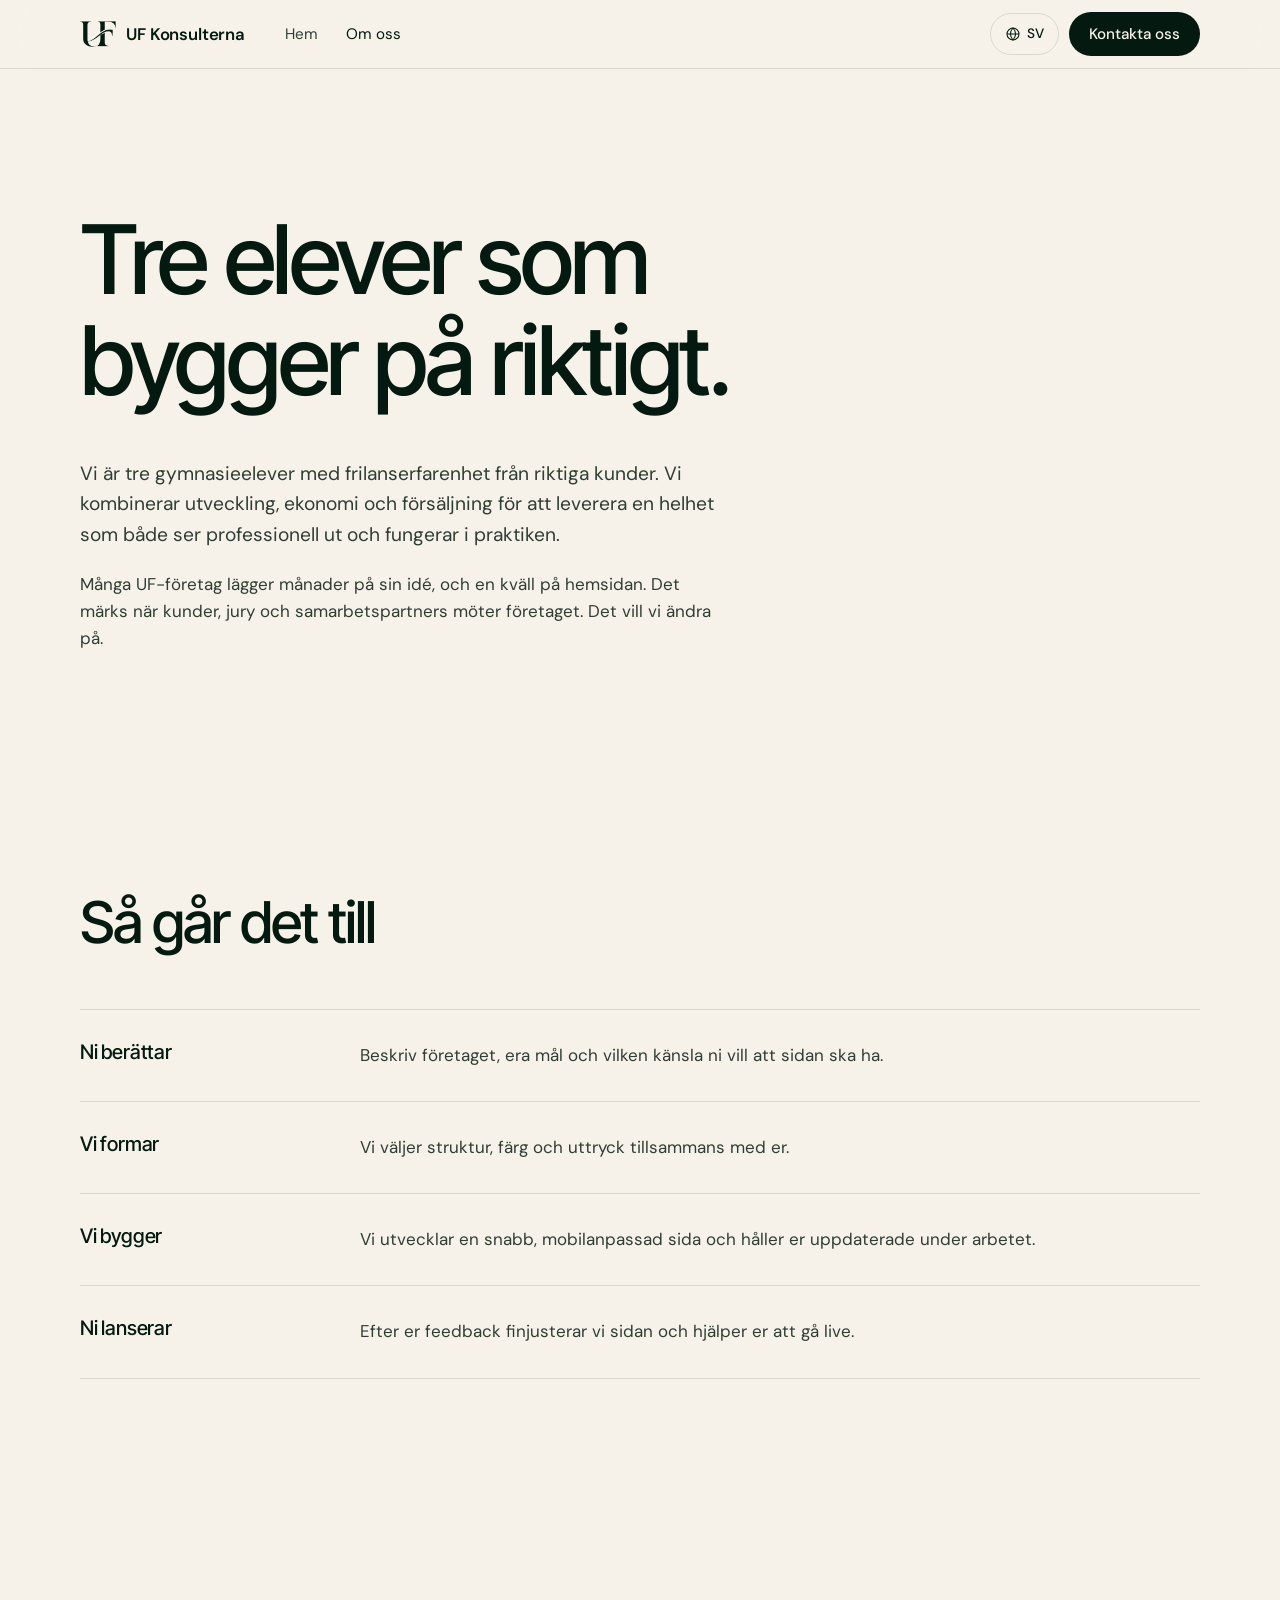
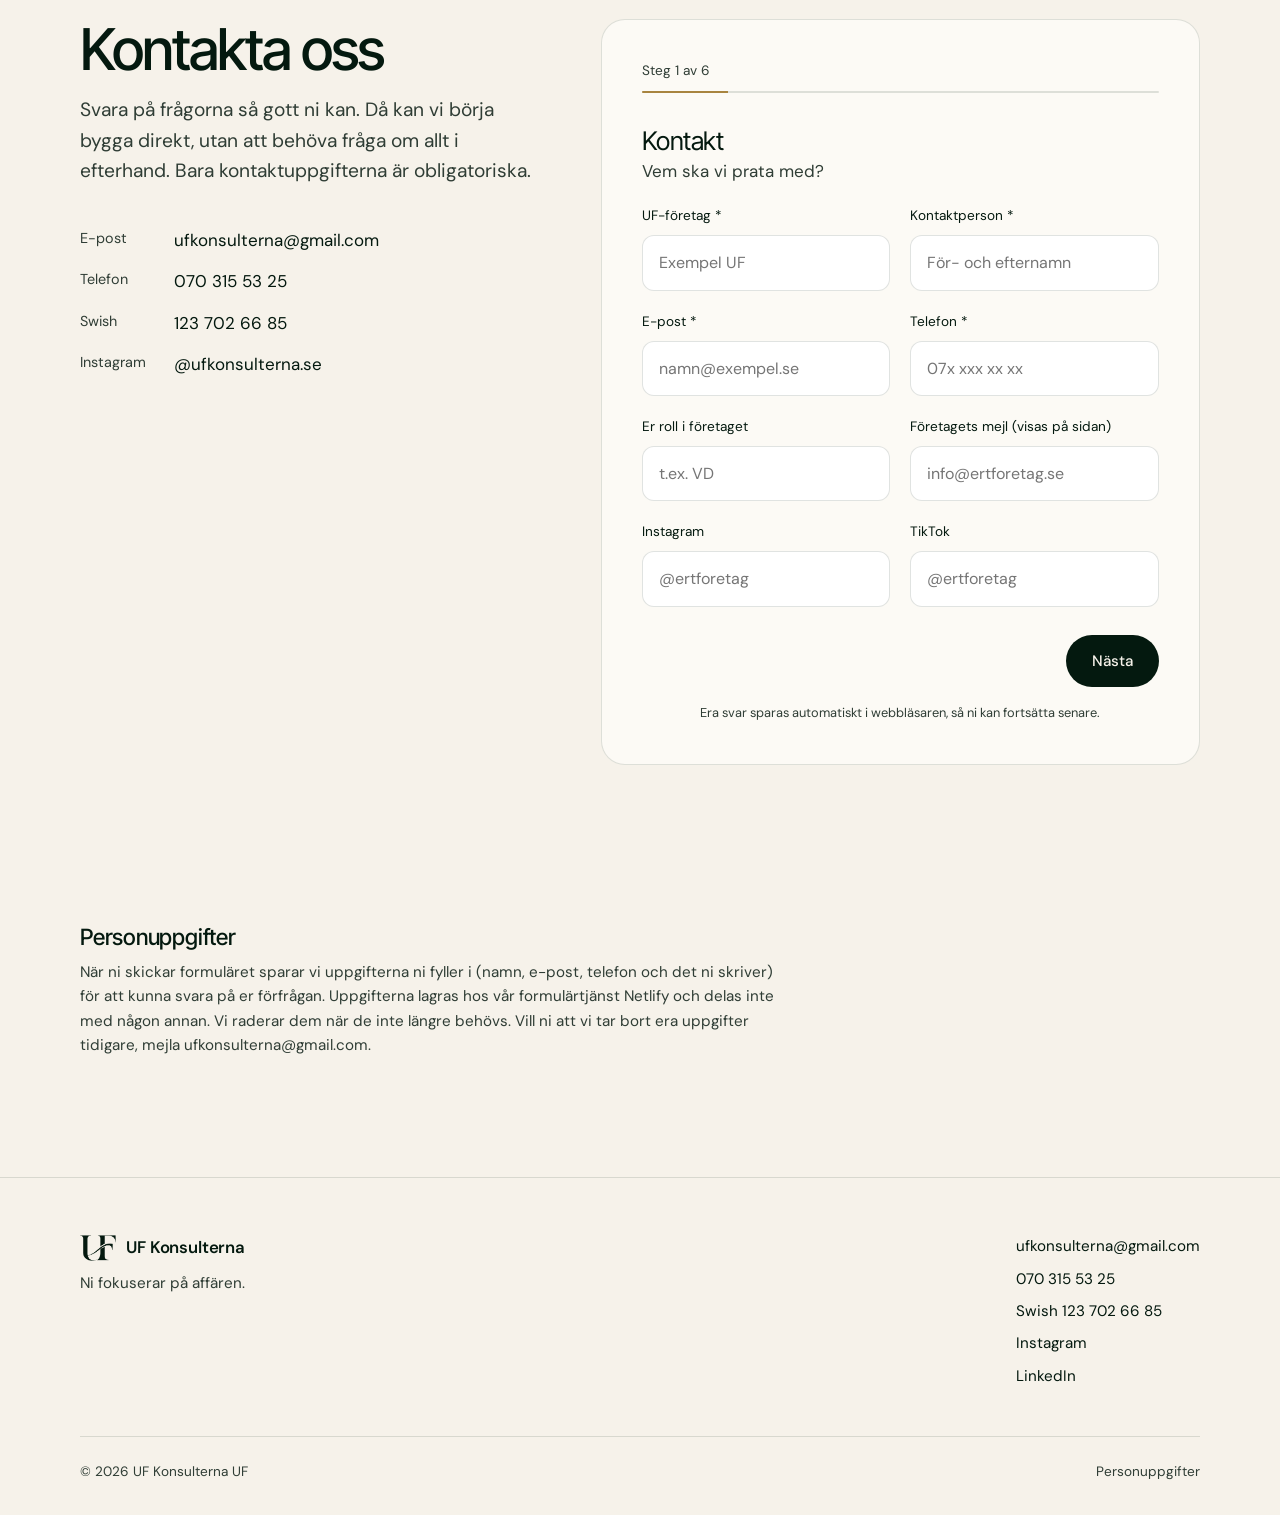
==== commit 62a272e8: "Brödtext i DM Sans och mörkare, nya priser 299 och 449 kr Co-Authored-By: Claude Opus 5.5 <noreply@a" ====
--- a/om.html
+++ b/om.html
@@ -10,7 +10,7 @@
   <link rel="icon" href="assets/logo-icon.png">
   <link rel="preconnect" href="https://fonts.googleapis.com">
   <link rel="preconnect" href="https://fonts.gstatic.com" crossorigin>
-  <link href="https://fonts.googleapis.com/css2?family=Inter:wght@400;500;600&family=Inter+Tight:wght@500&display=swap" rel="stylesheet">
+  <link href="https://fonts.googleapis.com/css2?family=DM+Sans:opsz,wght@9..40,400;9..40,500;9..40,600&family=Inter+Tight:wght@500&display=swap" rel="stylesheet">
   <link rel="stylesheet" href="style.css">
   <script>document.documentElement.classList.add("js")</script>
 </head>
--- a/style.css
+++ b/style.css
@@ -4,9 +4,9 @@
   --bg-2: #fcfaf5;             /* kort och fält */
   --line: rgba(4, 25, 15, 0.12);
   --text: #04190f;             /* mörkgrön text och knappar */
-  --muted: #55625a;
+  --muted: #2f3d35;
   --gold: #a8843f;             /* guldet från loggan, används sparsamt */
-  --font: "Inter", system-ui, -apple-system, sans-serif;
+  --font: "DM Sans", system-ui, -apple-system, sans-serif;
   --font-head: "Inter Tight", "Inter", system-ui, sans-serif;
   --radius: 24px;
   --max: 1120px;
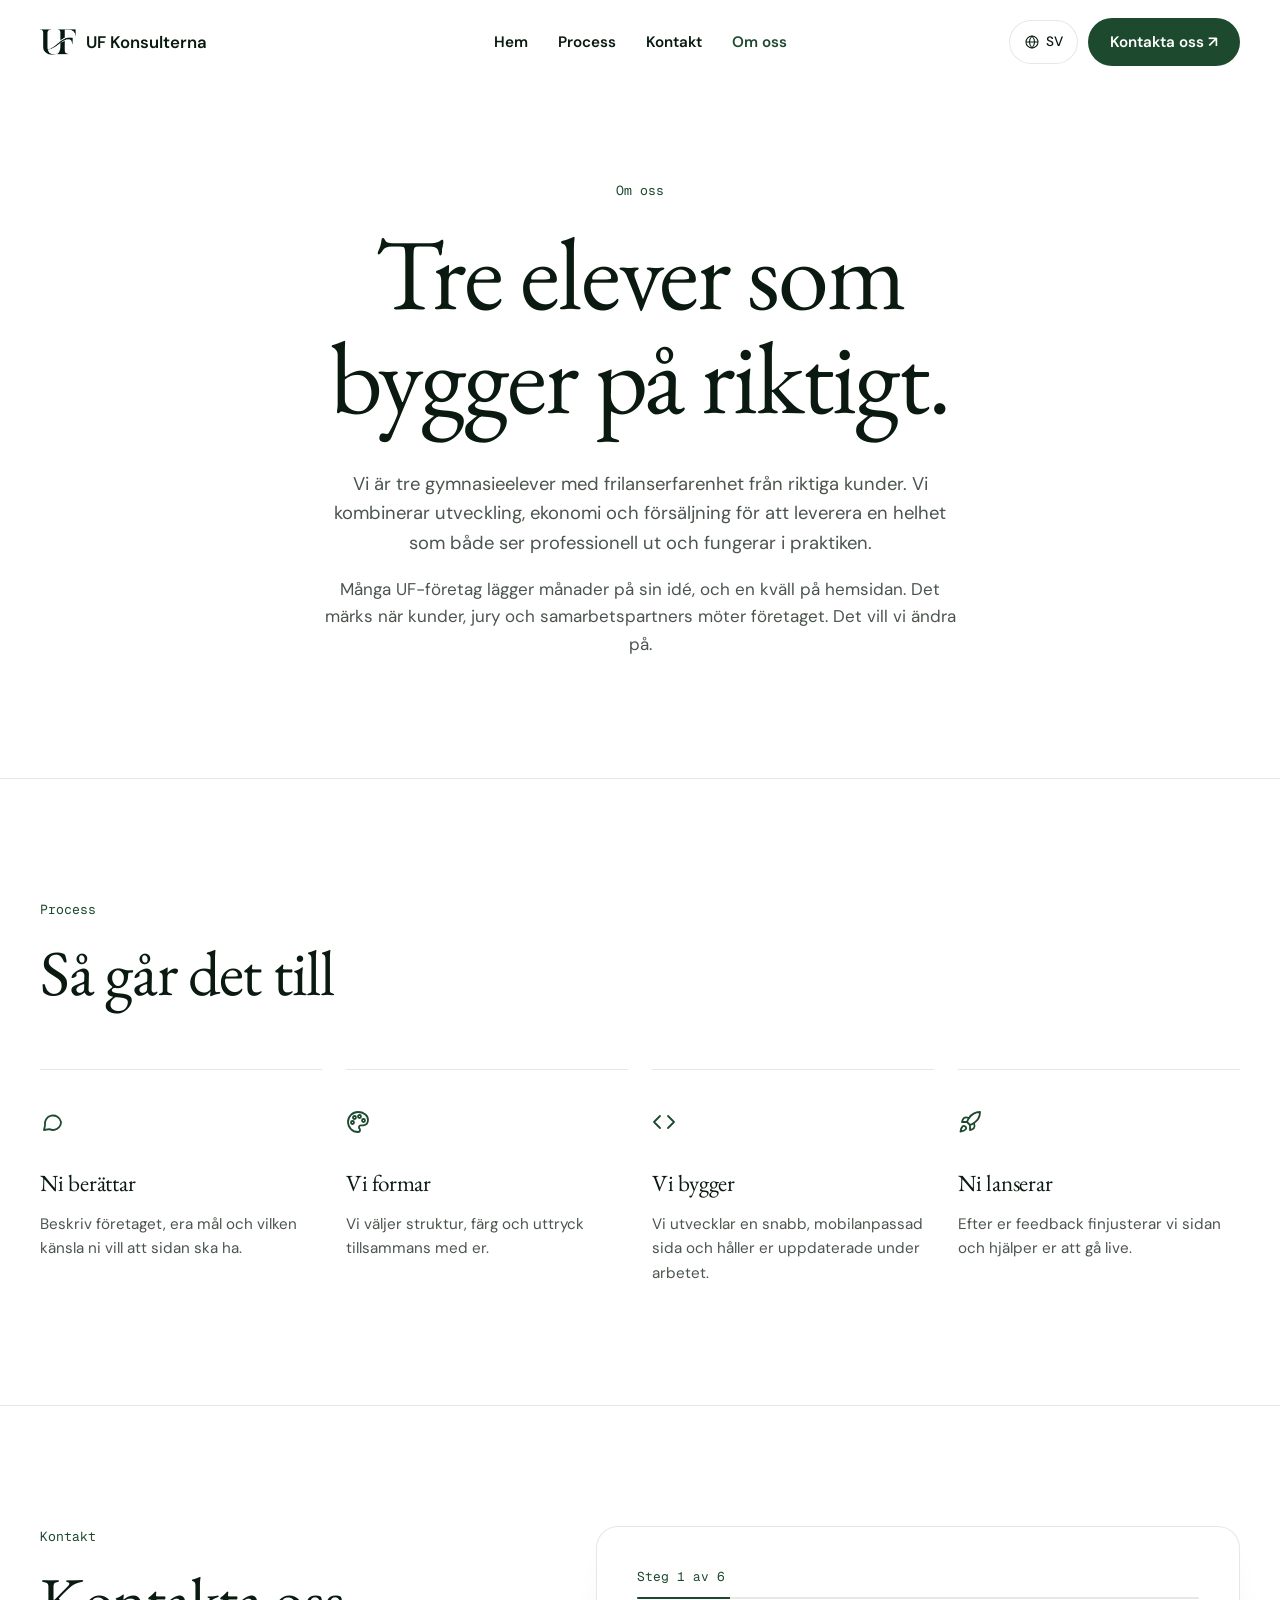
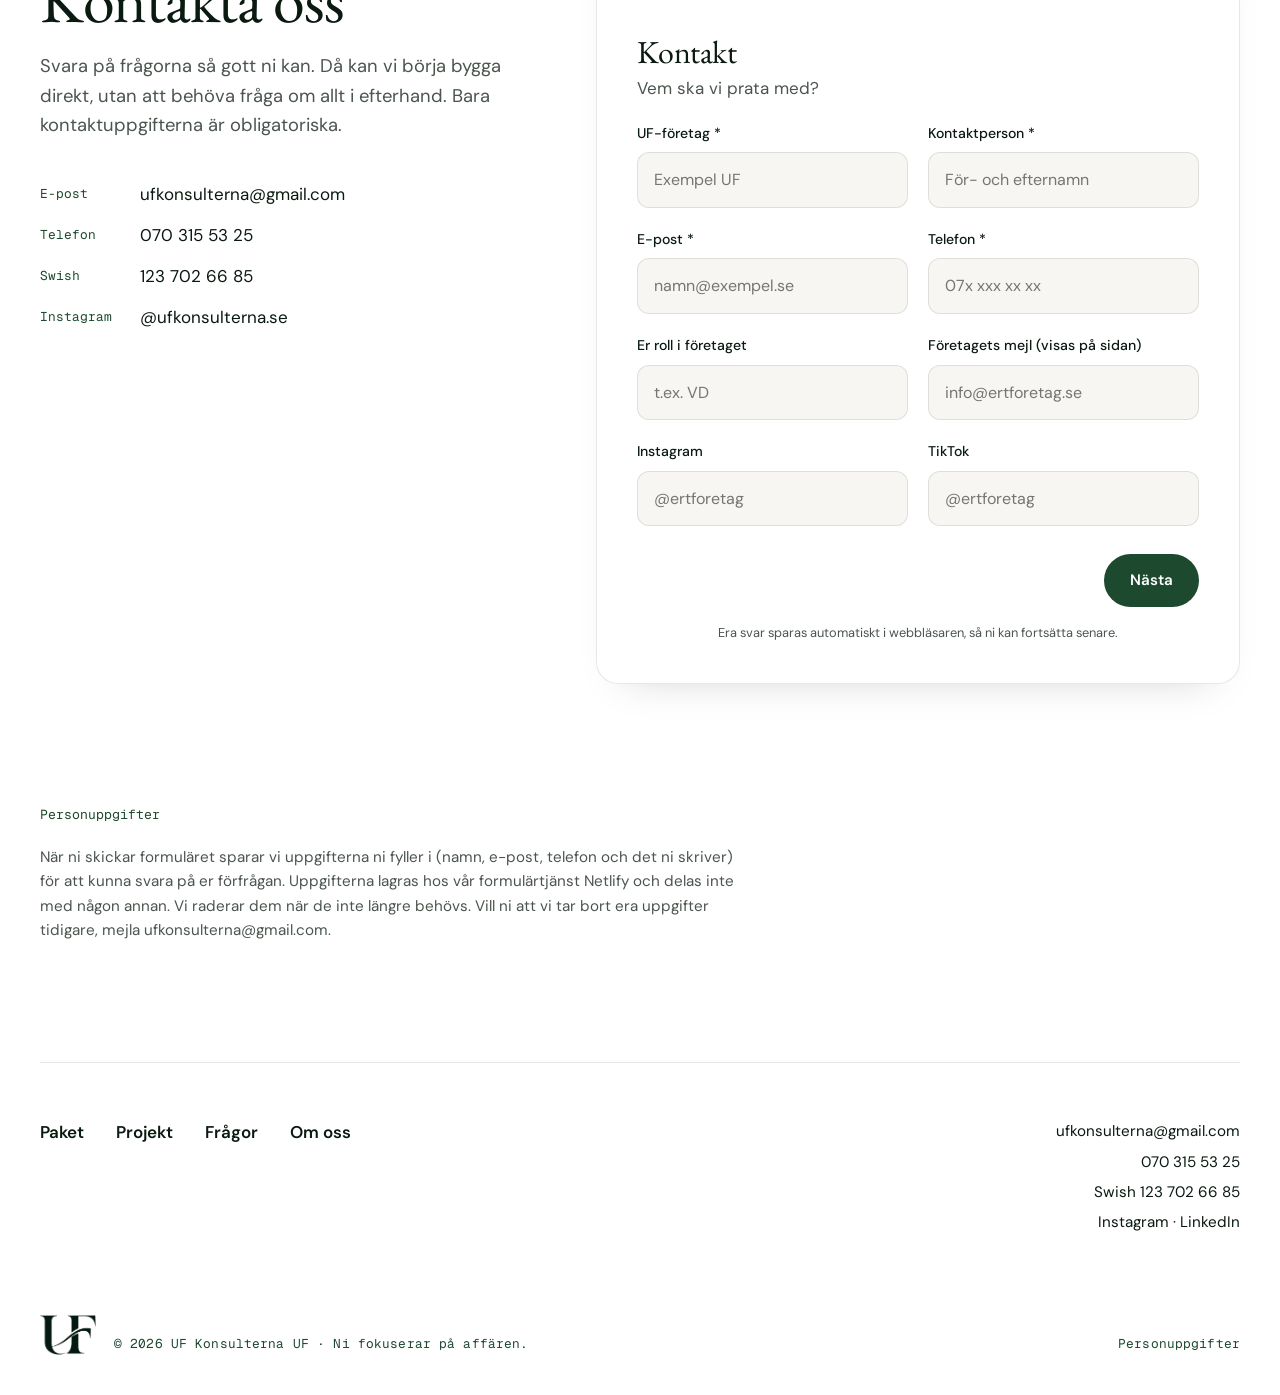
==== commit d3896950: "Ny UI i stil med förebilden: serifrubriker, svävande meny, datormockup, jämförelsetabell - Hero med " ====
--- a/om.html
+++ b/om.html
@@ -6,17 +6,18 @@
   <title data-i18n="meta.aboutTitle">Om oss | UF Konsulterna</title>
   <meta name="description" content="Tre gymnasieelever som bygger hemsidor för UF-företag. Kontakta oss för att starta ert projekt.">
   <meta property="og:title" content="Om oss | UF Konsulterna">
+  <meta property="og:description" content="Hemsidor för UF-företag. Fasta priser från 299 kr.">
   <meta property="og:image" content="https://ufkonsulterna.se/assets/logo-full.png">
   <link rel="icon" href="assets/logo-icon.png">
   <link rel="preconnect" href="https://fonts.googleapis.com">
   <link rel="preconnect" href="https://fonts.gstatic.com" crossorigin>
-  <link href="https://fonts.googleapis.com/css2?family=DM+Sans:opsz,wght@9..40,400;9..40,500;9..40,600&family=Inter+Tight:wght@500&display=swap" rel="stylesheet">
+  <link href="https://fonts.googleapis.com/css2?family=EB+Garamond:wght@400;500&family=DM+Sans:opsz,wght@9..40,400;9..40,500;9..40,600&family=Geist+Mono:wght@400&display=swap" rel="stylesheet">
   <link rel="stylesheet" href="style.css">
   <script>document.documentElement.classList.add("js")</script>
 </head>
 <body>
 
-  <header class="nav">
+  <header class="nav" id="nav">
     <div class="container nav-inner">
       <a href="index.html" class="logo">
         <img src="assets/logo-icon-green.png" alt="UF Konsulterna">
@@ -24,6 +25,8 @@
       </a>
       <nav class="nav-links">
         <a href="index.html" data-i18n="nav.home">Hem</a>
+        <a href="#process" data-i18n="nav.process">Process</a>
+        <a href="#kontakt" data-i18n="nav.contactLabel">Kontakt</a>
         <a href="om.html" aria-current="page" data-i18n="nav.about">Om oss</a>
       </nav>
       <div class="nav-right">
@@ -31,14 +34,14 @@
           <svg viewBox="0 0 24 24" fill="none" stroke="currentColor" stroke-width="1.6"><circle cx="12" cy="12" r="9"/><path d="M3 12h18M12 3c2.5 2.6 3.8 5.6 3.8 9s-1.3 6.4-3.8 9c-2.5-2.6-3.8-5.6-3.8-9S9.5 5.6 12 3z"/></svg>
           <span id="langLabel">SV</span>
         </button>
-        <a href="#kontakt" class="btn btn-primary nav-cta" data-i18n="nav.contact">Kontakta oss</a>
+        <a href="#kontakt" class="btn btn-primary nav-cta"><span data-i18n="nav.contact">Kontakta oss</span> ↗</a>
       </div>
     </div>
   </header>
-
   <main>
     <section class="page-head">
-      <div class="container">
+      <div class="container center">
+        <p class="label reveal" data-i18n="nav.about">Om oss</p>
         <h1 class="reveal" data-i18n="about.title">Tre elever som bygger på riktigt.</h1>
         <div class="about-text reveal">
           <p class="lead" data-i18n="about.lead">Vi är tre gymnasieelever med frilanserfarenhet från riktiga kunder. Vi kombinerar utveckling, ekonomi och försäljning för att leverera en helhet som både ser professionell ut och fungerar i praktiken.</p>
@@ -47,23 +50,41 @@
       </div>
     </section>
 
-    <section>
+    <section id="process">
       <div class="container">
         <div class="head reveal">
+          <p class="label" data-i18n="nav.process">Process</p>
           <h2 data-i18n="process.title">Så går det till</h2>
         </div>
-        <ol class="steps">
-          <li class="reveal"><h3 data-i18n="process.s1">Ni berättar</h3><p data-i18n="process.t1">Beskriv företaget, era mål och vilken känsla ni vill att sidan ska ha.</p></li>
-          <li class="reveal"><h3 data-i18n="process.s2">Vi formar</h3><p data-i18n="process.t2">Vi väljer struktur, färg och uttryck tillsammans med er.</p></li>
-          <li class="reveal"><h3 data-i18n="process.s3">Vi bygger</h3><p data-i18n="process.t3">Vi utvecklar en snabb, mobilanpassad sida och håller er uppdaterade under arbetet.</p></li>
-          <li class="reveal"><h3 data-i18n="process.s4">Ni lanserar</h3><p data-i18n="process.t4">Efter er feedback finjusterar vi sidan och hjälper er att gå live.</p></li>
-        </ol>
+        <div class="features">
+          <div class="feature reveal">
+            <svg viewBox="0 0 24 24" fill="none" stroke="currentColor" stroke-width="1.8" stroke-linecap="round" stroke-linejoin="round"><path d="M21 12a8 8 0 0 1-11.6 7.1L4 20l1-4.6A8 8 0 1 1 21 12z"/></svg>
+            <h3 data-i18n="process.s1">Ni berättar</h3>
+            <p data-i18n="process.t1">Beskriv företaget, era mål och vilken känsla ni vill att sidan ska ha.</p>
+          </div>
+          <div class="feature reveal">
+            <svg viewBox="0 0 24 24" fill="none" stroke="currentColor" stroke-width="1.8" stroke-linecap="round" stroke-linejoin="round"><circle cx="13.5" cy="6.5" r="1.5"/><circle cx="17.5" cy="10.5" r="1.5"/><circle cx="8.5" cy="7.5" r="1.5"/><circle cx="6.5" cy="12.5" r="1.5"/><path d="M12 2a10 10 0 0 0 0 20c1.1 0 2-.9 2-2 0-.5-.2-1-.5-1.3-.3-.4-.5-.8-.5-1.3 0-1.1.9-2 2-2h2.4A5.6 5.6 0 0 0 22 9.8C22 5.5 17.5 2 12 2z"/></svg>
+            <h3 data-i18n="process.s2">Vi formar</h3>
+            <p data-i18n="process.t2">Vi väljer struktur, färg och uttryck tillsammans med er.</p>
+          </div>
+          <div class="feature reveal">
+            <svg viewBox="0 0 24 24" fill="none" stroke="currentColor" stroke-width="1.8" stroke-linecap="round" stroke-linejoin="round"><polyline points="16 18 22 12 16 6"/><polyline points="8 6 2 12 8 18"/></svg>
+            <h3 data-i18n="process.s3">Vi bygger</h3>
+            <p data-i18n="process.t3">Vi utvecklar en snabb, mobilanpassad sida och håller er uppdaterade under arbetet.</p>
+          </div>
+          <div class="feature reveal">
+            <svg viewBox="0 0 24 24" fill="none" stroke="currentColor" stroke-width="1.8" stroke-linecap="round" stroke-linejoin="round"><path d="M4.5 16.5c-1.5 1.3-2 5-2 5s3.7-.5 5-2c.7-.8.7-2.1-.1-2.9a2.2 2.2 0 0 0-2.9-.1z"/><path d="M12 15l-3-3a22 22 0 0 1 2-3.9A12.9 12.9 0 0 1 22 2c0 2.7-.8 7.5-6 11a22.4 22.4 0 0 1-4 2z"/><path d="M9 12H4s.6-3 2-4c1.6-1.1 5 0 5 0M12 15v5s3-.6 4-2c1.1-1.6 0-5 0-5"/></svg>
+            <h3 data-i18n="process.s4">Ni lanserar</h3>
+            <p data-i18n="process.t4">Efter er feedback finjusterar vi sidan och hjälper er att gå live.</p>
+          </div>
+        </div>
       </div>
     </section>
 
     <section id="kontakt">
       <div class="container contact">
         <div class="contact-info reveal">
+          <p class="label" data-i18n="nav.contactLabel">Kontakt</p>
           <h2 data-i18n="contact.title">Kontakta oss</h2>
           <p class="lead" data-i18n="contact.lead">Svara på frågorna så gott ni kan. Då kan vi börja bygga direkt, utan att behöva fråga om allt i efterhand. Bara kontaktuppgifterna är obligatoriska.</p>
           <dl class="contact-list">
@@ -301,32 +322,35 @@
 
     <section id="personuppgifter" class="privacy">
       <div class="container">
-        <h2 data-i18n="privacy.title">Personuppgifter</h2>
+        <p class="label" data-i18n="privacy.title">Personuppgifter</p>
         <p data-i18n="privacy.text">När ni skickar formuläret sparar vi uppgifterna ni fyller i (namn, e-post, telefon och det ni skriver) för att kunna svara på er förfrågan. Uppgifterna lagras hos vår formulärtjänst Netlify och delas inte med någon annan. Vi raderar dem när de inte längre behövs. Vill ni att vi tar bort era uppgifter tidigare, mejla ufkonsulterna@gmail.com.</p>
       </div>
     </section>
   </main>
 
   <footer class="footer">
-    <div class="container footer-inner">
-      <div>
-        <a href="index.html" class="logo">
+    <div class="container">
+      <div class="footer-top">
+        <nav class="footer-links">
+          <a href="index.html#paket" data-i18n="nav.plans">Paket</a>
+          <a href="index.html#projekt" data-i18n="nav.work">Projekt</a>
+          <a href="index.html#fragor" data-i18n="nav.faq">Frågor</a>
+          <a href="om.html" data-i18n="nav.about">Om oss</a>
+        </nav>
+        <ul class="footer-contact">
+          <li><a href="mailto:ufkonsulterna@gmail.com">ufkonsulterna@gmail.com</a></li>
+          <li><a href="tel:+46703155325">070 315 53 25</a></li>
+          <li>Swish 123 702 66 85</li>
+          <li><a href="https://www.instagram.com/ufkonsulterna.se/" target="_blank" rel="noopener">Instagram</a> · <a href="https://www.linkedin.com/in/blakejoeseph/" target="_blank" rel="noopener">LinkedIn</a></li>
+        </ul>
+      </div>
+      <div class="footer-bottom">
+        <div class="footer-brand">
           <img src="assets/logo-icon-green.png" alt="UF Konsulterna">
-          <span>UF Konsulterna</span>
-        </a>
-        <p class="footer-tag" data-i18n="footer.tag">Ni fokuserar på affären.</p>
-      </div>
-      <ul class="footer-links">
-        <li><a href="mailto:ufkonsulterna@gmail.com">ufkonsulterna@gmail.com</a></li>
-        <li><a href="tel:+46703155325">070 315 53 25</a></li>
-        <li>Swish 123 702 66 85</li>
-        <li><a href="https://www.instagram.com/ufkonsulterna.se/" target="_blank" rel="noopener">Instagram</a></li>
-        <li><a href="https://www.linkedin.com/in/blakejoeseph/" target="_blank" rel="noopener">LinkedIn</a></li>
-      </ul>
-    </div>
-    <div class="container footer-bottom">
-      <span>© <span class="year">2026</span> UF Konsulterna UF</span>
-      <a href="#personuppgifter" data-i18n="footer.privacy">Personuppgifter</a>
+          <span class="mono">© <span class="year">2026</span> UF Konsulterna UF · <span data-i18n="footer.tag">Ni fokuserar på affären.</span></span>
+        </div>
+        <a href="om.html#personuppgifter" class="mono" data-i18n="footer.privacy">Personuppgifter</a>
+      </div>
     </div>
   </footer>
 
--- a/style.css
+++ b/style.css
@@ -1,15 +1,18 @@
 /* ===== Färger och typsnitt: ändra här för att byta utseende ===== */
 :root {
-  --bg: #f6f2ea;               /* krämvit bakgrund */
-  --bg-2: #fcfaf5;             /* kort och fält */
-  --line: rgba(4, 25, 15, 0.12);
-  --text: #04190f;             /* mörkgrön text och knappar */
-  --muted: #2f3d35;
-  --gold: #a8843f;             /* guldet från loggan, används sparsamt */
+  --bg: #ffffff;
+  --bg-2: #f7f6f2;             /* kort och fält */
+  --line: rgba(10, 26, 16, 0.1);
+  --text: #0a1a10;             /* rubriker */
+  --muted: #4b554e;            /* brödtext */
+  --green: #1d4a2f;            /* knappar och etiketter, från er mörkgröna */
+  --sage: #9aab8f;             /* panelen bakom datorn */
+  --sage-light: #e2ead9;       /* mjuka knappar */
   --font: "DM Sans", system-ui, -apple-system, sans-serif;
-  --font-head: "Inter Tight", "Inter", system-ui, sans-serif;
-  --radius: 24px;
-  --max: 1120px;
+  --font-head: "EB Garamond", Georgia, serif;
+  --font-mono: "Geist Mono", ui-monospace, Menlo, monospace;
+  --radius: 28px;
+  --max: 1200px;
 }
 
 *, *::before, *::after { box-sizing: border-box; margin: 0; padding: 0; }
@@ -20,187 +23,245 @@
 button { font: inherit; color: inherit; background: none; border: 0; cursor: pointer; }
 ul, ol { list-style: none; }
 
-.container { width: min(var(--max), 100% - 40px); margin-inline: auto; }
+.container { width: min(var(--max), 100% - 48px); margin-inline: auto; }
+.center { text-align: center; }
 section { padding: 120px 0; }
-
-h1, h2, h3 { font-family: var(--font-head); font-weight: 500; color: var(--text); letter-spacing: -0.035em; line-height: 1.05; }
-h1 { font-size: clamp(2.8rem, 7.5vw, 6.4rem); }
-h2 { font-size: clamp(2.1rem, 4.5vw, 3.6rem); }
-h3 { font-size: 1.25rem; letter-spacing: -0.01em; }
-.lead { font-size: 1.2rem; }
+main { overflow-x: clip; }
+
+h1, h2, h3 { font-family: var(--font-head); font-weight: 400; color: var(--text); letter-spacing: -0.02em; line-height: 1.02; }
+h1 { font-size: clamp(3rem, 8vw, 6.8rem); }
+h2 { font-size: clamp(2.4rem, 5vw, 4rem); }
+h3 { font-size: 1.45rem; letter-spacing: -0.01em; line-height: 1.2; }
+.lead { font-size: 1.15rem; }
+.mono { font-family: var(--font-mono); font-size: .8rem; letter-spacing: .01em; }
+.label { font-family: var(--font-mono); font-size: .82rem; color: var(--green); margin-bottom: 20px; }
 .sr-only { position: absolute; width: 1px; height: 1px; overflow: hidden; clip: rect(0 0 0 0); white-space: nowrap; }
 
-/* Knappar: runda, som på Google */
-.btn { display: inline-flex; align-items: center; justify-content: center; padding: 14px 26px; border-radius: 999px; font-weight: 500; font-size: .95rem; transition: background .2s, opacity .2s; }
-.btn-primary { background: var(--text); color: var(--bg); }
-.btn-primary:hover { opacity: .88; }
+/* Knappar */
+.btn { display: inline-flex; align-items: center; justify-content: center; gap: 4px; padding: 14px 26px; border-radius: 999px; font-weight: 600; font-size: .95rem; transition: background .2s, transform .2s; }
+.btn:hover { transform: translateY(-1px); }
+.btn-primary { background: var(--green); color: #fff; }
+.btn-primary:hover { background: #163b25; }
+.btn-soft { background: var(--sage-light); color: var(--text); }
+.btn-soft:hover { background: #d4dfc8; }
 .btn-ghost { border: 1px solid var(--line); color: var(--text); }
 .btn-ghost:hover { background: var(--bg-2); }
-.btn:disabled { opacity: .5; cursor: default; }
-
-/* Meny */
-.nav { position: sticky; top: 0; z-index: 50; background: rgba(246, 242, 234, .85); backdrop-filter: blur(12px); border-bottom: 1px solid var(--line); }
-.nav-inner { display: flex; align-items: center; gap: 40px; height: 68px; }
-.logo { display: flex; align-items: center; gap: 10px; color: var(--text); font-weight: 600; font-size: 1.05rem; letter-spacing: -0.01em; }
+.btn-wide { width: min(100%, 1060px); padding: 18px 26px; }
+.btn:disabled { opacity: .5; cursor: default; transform: none; }
+
+/* Meny: när man scrollar blir länkarna en svävande "pill" */
+.nav { position: fixed; top: 0; left: 0; right: 0; z-index: 50; padding: 18px 0; pointer-events: none; }
+.nav-inner { display: grid; grid-template-columns: 1fr auto 1fr; align-items: center; }
+.nav-inner > * { pointer-events: auto; }
+.logo { justify-self: start; display: flex; align-items: center; gap: 10px; color: var(--text); font-weight: 600; font-size: 1.05rem; transition: opacity .3s, transform .3s; }
 .logo img { height: 26px; width: auto; }
-.nav-links { display: flex; gap: 28px; font-size: .95rem; }
+.nav-links { display: flex; gap: 30px; padding: 12px 26px; border-radius: 999px; font-size: .95rem; font-weight: 600; color: var(--text); transition: background .3s, box-shadow .3s; }
 .nav-links a { transition: color .2s; }
-.nav-links a:hover, .nav-links a[aria-current] { color: var(--text); }
-.nav-right { margin-left: auto; display: flex; align-items: center; gap: 10px; }
-.nav-cta { padding: 10px 20px; }
-.lang { display: flex; align-items: center; gap: 6px; padding: 9px 14px; border: 1px solid var(--line); border-radius: 999px; font-size: .85rem; font-weight: 500; color: var(--text); }
+.nav-links a:hover, .nav-links a[aria-current] { color: var(--green); }
+.nav-right { justify-self: end; display: flex; align-items: center; gap: 10px; transition: opacity .3s, transform .3s; }
+.nav-cta { padding: 12px 22px; }
+.lang { display: flex; align-items: center; gap: 6px; padding: 10px 14px; border: 1px solid var(--line); border-radius: 999px; font-size: .85rem; font-weight: 500; color: var(--text); background: var(--bg); }
 .lang svg { width: 16px; height: 16px; }
-.lang:hover { background: var(--bg-2); }
-
-/* Rad med nyhet under menyn */
-.bar { border-bottom: 1px solid var(--line); background: var(--bg-2); font-size: .9rem; color: var(--text); }
-.bar-inner { position: relative; display: flex; align-items: center; justify-content: center; gap: 12px; padding: 12px 40px; flex-wrap: wrap; text-align: center; }
-.pill { background: var(--text); color: var(--bg); font-size: .72rem; font-weight: 600; letter-spacing: .06em; padding: 3px 10px; border-radius: 999px; }
-.bar-link { font-weight: 500; }
-.bar-link:hover { text-decoration: underline; }
-.bar-close { position: absolute; right: 0; top: 50%; transform: translateY(-50%); width: 32px; height: 32px; font-size: 1.3rem; color: var(--muted); }
-.bar.hidden { display: none; }
-
-/* Hero med rubrik som skrivs fram */
-.hero { min-height: calc(100vh - 140px); display: flex; align-items: center; padding: 80px 0; }
-.hero-title { position: relative; max-width: 15ch; }
-.type-live { position: absolute; inset: 0; }
-.js .type-ghost { visibility: hidden; }
-html:not(.js) .type-live { display: none; }
-.caret { display: inline-block; width: .06em; height: .9em; margin-left: .04em; vertical-align: -0.08em; background: var(--gold); animation: blink 1s steps(1) infinite; }
-@keyframes blink { 50% { opacity: 0; } }
-.hero-after { margin-top: 40px; transition: opacity .8s ease, transform .8s ease; }
-.js .hero-after:not(.show) { opacity: 0; transform: translateY(12px); }
-.hero .lead { max-width: 36ch; }
-.actions { display: flex; gap: 12px; margin-top: 32px; flex-wrap: wrap; }
-
-/* Rubrik + text i sektionerna */
-.head { margin-bottom: 56px; max-width: 640px; }
-.head .lead { margin-top: 16px; }
-
-/* Paket */
-.plans { display: grid; grid-template-columns: repeat(2, 1fr); gap: 20px; }
-.plan { display: flex; flex-direction: column; padding: 40px; background: var(--bg-2); border: 1px solid var(--line); border-radius: var(--radius); }
-.plan-name { font-family: var(--font); font-size: 1rem; font-weight: 500; color: var(--muted); letter-spacing: 0; }
-.plan-price { font-family: var(--font-head); font-size: 3rem; color: var(--text); letter-spacing: -0.04em; margin: 8px 0 12px; }
-.plan ul { margin: 28px 0; flex: 1; border-top: 1px solid var(--line); }
-.plan li { padding: 12px 0; border-bottom: 1px solid var(--line); color: var(--text); font-size: .95rem; }
-.plan-time { font-size: .9rem; margin-bottom: 24px; }
-.note { margin-top: 28px; font-size: .95rem; }
-.note + .note { margin-top: 8px; }
+.nav.scrolled .logo, .nav.scrolled .nav-right { opacity: 0; transform: translateY(-10px); pointer-events: none; }
+.nav.scrolled .nav-links { background: rgba(255, 255, 255, .88); backdrop-filter: blur(12px); box-shadow: 0 10px 30px rgba(10, 26, 16, .08), 0 0 0 1px var(--line); }
+
+/* Hero */
+.hero { padding: 170px 0 0; }
+.hero .label { display: inline-flex; align-items: center; gap: 10px; color: var(--muted); }
+.pill { background: var(--green); color: #fff; font-family: var(--font); font-size: .7rem; font-weight: 600; letter-spacing: .06em; padding: 3px 10px; border-radius: 999px; }
+.hero-title { max-width: 15ch; margin: 0 auto; }
+.hero-lead { max-width: 40ch; margin: 28px auto 0; }
+.actions { display: flex; gap: 10px; justify-content: center; flex-wrap: wrap; margin-top: 36px; }
+
+/* Dator ovanpå salviagrön panel */
+.showcase { position: relative; margin-top: 80px; padding-top: 0; }
+.showcase-panel { position: absolute; left: 0; right: 0; bottom: 0; height: 62%; background: var(--sage); border-radius: var(--radius); }
+.device { position: relative; width: min(1000px, 82%); margin: 0 auto; padding: 14px 14px 0; background: #111; border-radius: 26px 26px 0 0; box-shadow: 0 -10px 40px rgba(0, 0, 0, .08); }
+.screen { container-type: inline-size; aspect-ratio: 16 / 9.4; overflow: hidden; border-radius: 14px 14px 0 0; background: #f4efe6; padding: 3cqw 4cqw 0; color: #2a2a24; }
+.mini-nav { display: flex; align-items: center; justify-content: space-between; font-family: var(--font-head); font-size: 2.2cqw; }
+.mini-links { display: flex; gap: 2.2cqw; }
+.mini-links i, .mini-lines i, .mini-cards i { display: block; height: .9cqw; border-radius: 1cqw; background: rgba(42, 42, 36, .18); }
+.mini-links i { width: 5cqw; }
+.mini-btn { display: inline-block; font-family: var(--font); font-size: 1.3cqw; padding: .9cqw 2cqw; border-radius: 9cqw; background: #2a2a24; color: #f4efe6; }
+.mini-hero { display: grid; grid-template-columns: 1.1fr 1fr; gap: 4cqw; align-items: center; margin-top: 4cqw; }
+.mini-title { font-family: var(--font-head); font-size: 5.6cqw; line-height: 1; letter-spacing: -0.02em; }
+.mini-lines { display: grid; gap: 1cqw; margin: 2.4cqw 0 2.8cqw; }
+.mini-lines i:first-child { width: 80%; } .mini-lines i:last-child { width: 55%; }
+.mini-art { aspect-ratio: 4 / 3; border-radius: 1.4cqw; background: radial-gradient(circle at 70% 30%, #e7c99b 0 18%, transparent 19%), linear-gradient(180deg, #b9c6ad 0 55%, #7f9474 55%); box-shadow: 0 1.2cqw 3cqw rgba(0, 0, 0, .12); }
+.mini-cards { display: grid; grid-template-columns: repeat(4, 1fr); gap: 2cqw; margin-top: 4cqw; }
+.mini-cards b { display: block; aspect-ratio: 3 / 4; border-radius: 1cqw; }
+.mini-cards i { width: 60%; margin-top: 1cqw; }
+
+/* Vi har byggt åt */
+.built { padding: 64px 0 40px; }
+.built-title { font-size: .95rem; margin-bottom: 32px; }
+.built-logos { display: flex; justify-content: center; gap: 80px; flex-wrap: wrap; }
+.built-item { display: flex; flex-direction: column; align-items: center; gap: 4px; text-align: center; }
+.built-logo { display: grid; place-items: center; width: 120px; height: 120px; border-radius: 50%; overflow: hidden; background: #000; filter: grayscale(1); opacity: .75; transition: filter .3s, opacity .3s; margin-bottom: 10px; }
+.built-logo img { width: 100%; height: 100%; object-fit: cover; }
+.built-item:hover .built-logo { filter: none; opacity: 1; }
+.built-name { color: var(--text); font-weight: 500; }
+/* Utvalt UF-företag: syns i färg och lite större */
+.built-featured .built-logo { width: 136px; height: 136px; filter: none; opacity: 1; }
+.built-wordmark { background: var(--green); color: #fff; font-family: var(--font-head); font-size: 1.35rem; letter-spacing: -0.01em; }
+.built-featured .mono { color: var(--green); }
+.built + section { border-top: 1px solid var(--line); }
+
+/* Sektionsrubriker */
+.head { margin-bottom: 64px; }
+.head.center { max-width: 760px; margin-inline: auto; }
+.head .lead { margin-top: 20px; }
+
+/* Paket som jämförelsetabell */
+.compare { display: grid; grid-template-columns: 1fr 1fr; grid-template-rows: repeat(10, auto); }
+.col { display: grid; grid-row: 1 / span 10; grid-template-rows: subgrid; border-top: 1px solid var(--line); }
+.col-main { border: 1px solid var(--line); border-radius: 22px; background: var(--bg); box-shadow: 0 20px 40px -30px rgba(10, 26, 16, .25); position: relative; z-index: 1; }
+.col-head { padding: 36px 36px 32px; text-align: center; border-bottom: 1px solid var(--line); }
+.col-head h3 { font-family: var(--font); font-weight: 600; font-size: 1.15rem; letter-spacing: 0; }
+.price { font-family: var(--font-head); font-size: 3.2rem; color: var(--text); line-height: 1.1; margin: 6px 0 10px; }
+.col-desc { max-width: 34ch; margin: 0 auto 24px; font-size: .95rem; }
+.row { display: flex; gap: 12px; align-items: flex-start; padding: 22px 36px; border-bottom: 1px solid var(--line); font-family: var(--font-mono); font-size: .82rem; color: var(--text); }
+.col-main .row:last-child { border-bottom: 0; }
+.row::before { flex: none; width: 14px; }
+.row.yes::before { content: "✓"; color: var(--green); }
+.row.no { color: #8a928c; }
+.row.no::before { content: "×"; color: #8a928c; }
+.row.time { color: var(--green); }
+.row.time::before { content: "◷"; color: var(--green); }
+.note { text-align: center; margin-top: 32px; font-size: .95rem; }
+.note + .note { margin-top: 6px; }
 .note a { color: var(--text); text-decoration: underline; }
 
-/* Projekt */
-.projects { display: grid; grid-template-columns: repeat(2, 1fr); gap: 20px; }
-.project { display: flex; flex-direction: column; gap: 6px; }
-.project-img { position: relative; display: block; aspect-ratio: 16 / 10; margin-bottom: 18px; border-radius: var(--radius); overflow: hidden; background: #000; border: 1px solid var(--line); }
-.project-img img { position: absolute; inset: 0; margin: auto; height: 72%; width: auto; transition: transform .5s ease; }
-.project:hover .project-img img { transform: scale(1.04); }
-.project-meta { font-size: .9rem; }
-.project-name { font-family: var(--font-head); font-size: 1.6rem; color: var(--text); letter-spacing: -0.02em; }
-.project-link { font-size: .95rem; color: var(--text); }
-.project:hover .project-link { text-decoration: underline; }
-
 /* Citat */
-.quote { max-width: 900px; }
-.quote blockquote { font-family: var(--font-head); font-size: clamp(1.7rem, 3.4vw, 2.6rem); color: var(--text); line-height: 1.2; letter-spacing: -0.02em; }
-.quote figcaption { margin-top: 24px; font-size: .95rem; }
-
-/* Vanliga frågor (details/summary behöver ingen JavaScript) */
+.quote-section { padding-top: 40px; }
+.quote { max-width: 980px; margin: 0 auto; text-align: center; }
+.quote blockquote { font-family: var(--font-head); font-size: clamp(2rem, 4vw, 3.2rem); color: var(--text); line-height: 1.15; letter-spacing: -0.015em; }
+.quote figcaption { margin-top: 28px; color: var(--green); }
+
+/* Vanliga frågor */
+#fragor { border-top: 1px solid var(--line); }
 .faq-wrap { display: grid; grid-template-columns: 1fr 1.4fr; gap: 60px; align-items: start; }
 .faq { border-top: 1px solid var(--line); }
 .faq details { border-bottom: 1px solid var(--line); }
 .faq summary { display: flex; justify-content: space-between; gap: 20px; padding: 22px 0; color: var(--text); font-weight: 500; cursor: pointer; list-style: none; }
 .faq summary::-webkit-details-marker { display: none; }
-.faq summary::after { content: "+"; color: var(--gold); font-size: 1.4rem; line-height: 1; transition: transform .3s; }
+.faq summary::after { content: "+"; color: var(--green); font-size: 1.4rem; line-height: 1; transition: transform .3s; }
 .faq details[open] summary::after { transform: rotate(45deg); }
 .faq details p { padding-bottom: 22px; max-width: 60ch; }
-.faq b { color: var(--text); font-weight: 500; }
+.faq b { color: var(--text); font-weight: 600; }
+
+/* Avslutande uppmaning */
+.cta { border-top: 1px solid var(--line); padding: 140px 0; }
+.cta .lead { margin: 22px auto 44px; max-width: 46ch; }
 
 /* Om oss */
-.page-head { padding-top: 140px; }
-.page-head h1 { max-width: 14ch; }
-.about-text { max-width: 640px; margin-top: 48px; }
-.about-text p + p { margin-top: 20px; }
-.steps { border-top: 1px solid var(--line); }
-.steps li { display: grid; grid-template-columns: 260px 1fr; gap: 20px; padding: 32px 0; border-bottom: 1px solid var(--line); }
+.page-head { padding-top: 180px; }
+.page-head h1 { max-width: 14ch; margin: 0 auto; }
+.about-text { max-width: 640px; margin: 40px auto 0; }
+.about-text p + p { margin-top: 18px; }
+#process { border-top: 1px solid var(--line); }
+.features { display: grid; grid-template-columns: repeat(4, 1fr); gap: 24px; }
+.feature { padding-top: 40px; border-top: 1px solid var(--line); }
+.feature svg { width: 24px; height: 24px; color: var(--green); margin-bottom: 28px; }
+.feature h3 { margin-bottom: 14px; }
+.feature p { font-size: .95rem; max-width: 30ch; }
 
 /* Kontakt */
+#kontakt { border-top: 1px solid var(--line); }
 .contact { display: grid; grid-template-columns: 1fr 1.3fr; gap: 60px; align-items: start; }
-.contact-info .lead { margin-top: 16px; }
+.contact-info .lead { margin-top: 20px; }
 .contact-list { margin-top: 40px; display: grid; grid-template-columns: auto 1fr; gap: 14px 28px; }
-.contact-list dt { font-size: .9rem; }
+.contact-list dt { font-family: var(--font-mono); font-size: .8rem; color: var(--green); padding-top: 3px; }
 .contact-list dd { color: var(--text); }
 .contact-list a:hover { text-decoration: underline; }
 
 /* Formulär */
-.form { padding: 40px; background: var(--bg-2); border: 1px solid var(--line); border-radius: var(--radius); }
+.form { padding: 40px; background: var(--bg); border: 1px solid var(--line); border-radius: 22px; box-shadow: 0 20px 40px -30px rgba(10, 26, 16, .25); }
 .progress { margin-bottom: 28px; }
-.step-count { font-size: .85rem; margin-bottom: 10px; }
+.step-count { font-family: var(--font-mono); font-size: .8rem; color: var(--green); margin-bottom: 10px; }
 .progress-bar { height: 2px; background: var(--line); border-radius: 2px; overflow: hidden; }
-.progress-bar span { display: block; height: 100%; width: 16%; background: var(--gold); transition: width .35s ease; }
-.step-title { font-family: var(--font-head); font-size: 1.6rem; color: var(--text); letter-spacing: -0.02em; margin-bottom: 4px; }
+.progress-bar span { display: block; height: 100%; width: 16%; background: var(--green); transition: width .35s ease; }
+.step-title { font-family: var(--font-head); font-size: 2rem; color: var(--text); letter-spacing: -0.015em; margin-bottom: 4px; }
 .step-intro { grid-column: 1 / -1; margin-top: -8px; }
 .hint { display: block; margin-top: 6px; font-size: .82rem; }
 .hint a { color: var(--text); text-decoration: underline; }
 .label + .hint { margin: -4px 0 10px; }
-.grid > .full { grid-column: 1 / -1; }
-.draft-note { margin-top: 16px; font-size: .8rem; text-align: center; }
 .form-step { border: 0; min-width: 0; }
 .form-step[hidden], .form-nav [hidden] { display: none; }
 .grid { display: grid; grid-template-columns: 1fr 1fr; gap: 20px; }
-.field.full { grid-column: 1 / -1; }
-.field label, .label { display: block; font-size: .85rem; color: var(--text); margin-bottom: 8px; }
-.field input, .field textarea, .field select { width: 100%; padding: 14px 16px; font: inherit; font-size: 1rem; color: var(--text); background: #fff; border: 1px solid var(--line); border-radius: 12px; outline: none; transition: border-color .2s; }
-.field input:focus, .field textarea:focus, .field select:focus { border-color: var(--muted); }
-.field textarea { min-height: 120px; resize: vertical; }
+.grid > .full, .field.full { grid-column: 1 / -1; }
+.field label, .form .label { display: block; font-family: var(--font); font-size: .88rem; font-weight: 500; color: var(--text); margin-bottom: 8px; }
+.field input, .field textarea, .field select { width: 100%; padding: 14px 16px; font: inherit; font-size: 1rem; color: var(--text); background: var(--bg-2); border: 1px solid var(--line); border-radius: 12px; outline: none; transition: border-color .2s, background .2s; }
+.field input:focus, .field textarea:focus, .field select:focus { border-color: var(--green); background: #fff; }
+.field textarea { min-height: 110px; resize: vertical; }
 .chips { display: flex; flex-wrap: wrap; gap: 8px; }
-.chip { padding: 10px 18px; font-size: .9rem; border: 1px solid var(--line); border-radius: 999px; color: var(--muted); transition: .2s; }
-.chip.active { background: var(--text); color: var(--bg); border-color: var(--text); }
+.chip { padding: 10px 18px; font-size: .9rem; border: 1px solid var(--line); border-radius: 999px; color: var(--text); background: var(--bg); transition: .2s; }
+.chip:hover { background: var(--bg-2); }
+.chip.active { background: var(--green); color: #fff; border-color: var(--green); }
 .form-error { display: none; margin-top: 20px; padding: 12px 16px; border: 1px solid rgba(179, 38, 30, .35); border-radius: 12px; color: #b3261e; }
 .form-error.show { display: block; }
 .form-nav { display: flex; gap: 10px; justify-content: flex-end; margin-top: 28px; }
 .form-nav .btn-ghost { margin-right: auto; }
+.draft-note { margin-top: 16px; font-size: .8rem; text-align: center; }
 .form-success { padding: 40px 0; text-align: center; font-size: 1.15rem; color: var(--text); }
 
 /* Personuppgifter */
-.privacy { padding-top: 40px; }
-.privacy h2 { font-size: 1.4rem; letter-spacing: -0.01em; }
-.privacy p { margin-top: 12px; max-width: 70ch; font-size: .95rem; }
+.privacy { padding-top: 0; }
+.privacy p:not(.label) { max-width: 70ch; font-size: .95rem; }
 
 /* Footer */
-.footer { border-top: 1px solid var(--line); padding: 56px 0 32px; font-size: .95rem; }
-.footer-inner { display: flex; justify-content: space-between; gap: 40px; flex-wrap: wrap; }
-.footer-tag { margin-top: 10px; }
-.footer-links { display: grid; gap: 8px; color: var(--text); }
-.footer-links a:hover { text-decoration: underline; }
-.footer-bottom { display: flex; justify-content: space-between; gap: 20px; margin-top: 48px; padding-top: 24px; border-top: 1px solid var(--line); font-size: .85rem; }
-.footer-bottom a:hover { color: var(--text); }
+.footer { padding: 0 0 40px; }
+.footer .container { border-top: 1px solid var(--line); padding-top: 56px; }
+.footer-top { display: flex; justify-content: space-between; gap: 40px; flex-wrap: wrap; }
+.footer-links { display: flex; gap: 32px; flex-wrap: wrap; color: var(--text); font-weight: 600; }
+.footer-links a:hover { color: var(--green); }
+.footer-contact { display: grid; gap: 6px; text-align: right; color: var(--text); font-size: .95rem; }
+.footer-contact a:hover { text-decoration: underline; }
+.footer-bottom { display: flex; justify-content: space-between; align-items: flex-end; gap: 20px; margin-top: 80px; color: var(--green); }
+.footer-brand { display: flex; align-items: flex-end; gap: 18px; }
+.footer-brand img { height: 40px; width: auto; }
+.footer-bottom a:hover { text-decoration: underline; }
 
 /* Lugn intoning när man scrollar */
-.js .reveal { opacity: 0; transform: translateY(16px); transition: opacity .7s ease, transform .7s ease; }
+.js .reveal { opacity: 0; transform: translateY(18px); transition: opacity .8s ease, transform .8s ease; }
 .js .reveal.in { opacity: 1; transform: none; }
 @media (prefers-reduced-motion: reduce) {
   html { scroll-behavior: auto; }
-  .js .reveal, .js .hero-after:not(.show) { opacity: 1; transform: none; }
-  .caret { animation: none; }
+  .js .reveal { opacity: 1; transform: none; }
 }
 
 /* Mobil */
-@media (max-width: 860px) {
-  section { padding: 80px 0; }
-  .plans, .projects, .faq-wrap, .contact { grid-template-columns: 1fr; }
-  .faq-wrap, .contact { gap: 32px; }
-  .steps li { grid-template-columns: 1fr; gap: 6px; }
-  .page-head { padding-top: 90px; }
+@media (max-width: 900px) {
+  section { padding: 90px 0; }
+  .faq-wrap, .contact { grid-template-columns: 1fr; gap: 32px; }
+  .features { grid-template-columns: 1fr 1fr; gap: 0 20px; }
+  .feature { padding: 32px 0; }
+  .col-head, .row { padding-inline: 18px; }
+}
+@media (max-width: 760px) {
+  /* På mobil syns länkarna först när man scrollar, som en pill högst upp */
+  .nav-links { display: none; }
+  .nav.scrolled .nav-links { display: flex; }
+  .nav-inner { grid-template-columns: auto 1fr auto; }
+  .nav.scrolled .nav-links { grid-column: 1 / -1; grid-row: 1; justify-self: center; gap: 18px; padding: 10px 18px; font-size: .88rem; }
+  .logo span { display: none; }
 }
 @media (max-width: 600px) {
   body { font-size: 16px; }
-  .nav-inner { gap: 18px; }
-  .logo span { display: none; }
-  .nav-cta { display: none; }
-  .plan, .form { padding: 28px 22px; }
+  .container { width: min(var(--max), 100% - 32px); }
+  .hero { padding-top: 130px; }
+  .showcase { margin-top: 56px; }
+  .device { width: 92%; padding: 8px 8px 0; border-radius: 16px 16px 0 0; }
+  .built-logos { gap: 40px; }
+  .built-logo { width: 96px; height: 96px; }
+  .col-head { padding: 24px 12px; }
+  .price { font-size: 2.4rem; }
+  .row { padding: 16px 12px; font-size: .72rem; gap: 8px; }
+  .features { grid-template-columns: 1fr; }
+  .form { padding: 28px 20px; }
   .grid { grid-template-columns: 1fr; }
   .form-nav .btn { flex: 1; }
-  .hero { min-height: auto; padding: 90px 0 70px; }
-}
+  .footer-contact { text-align: left; }
+  .footer-bottom { flex-direction: column; align-items: flex-start; }
+  .page-head { padding-top: 130px; }
+}
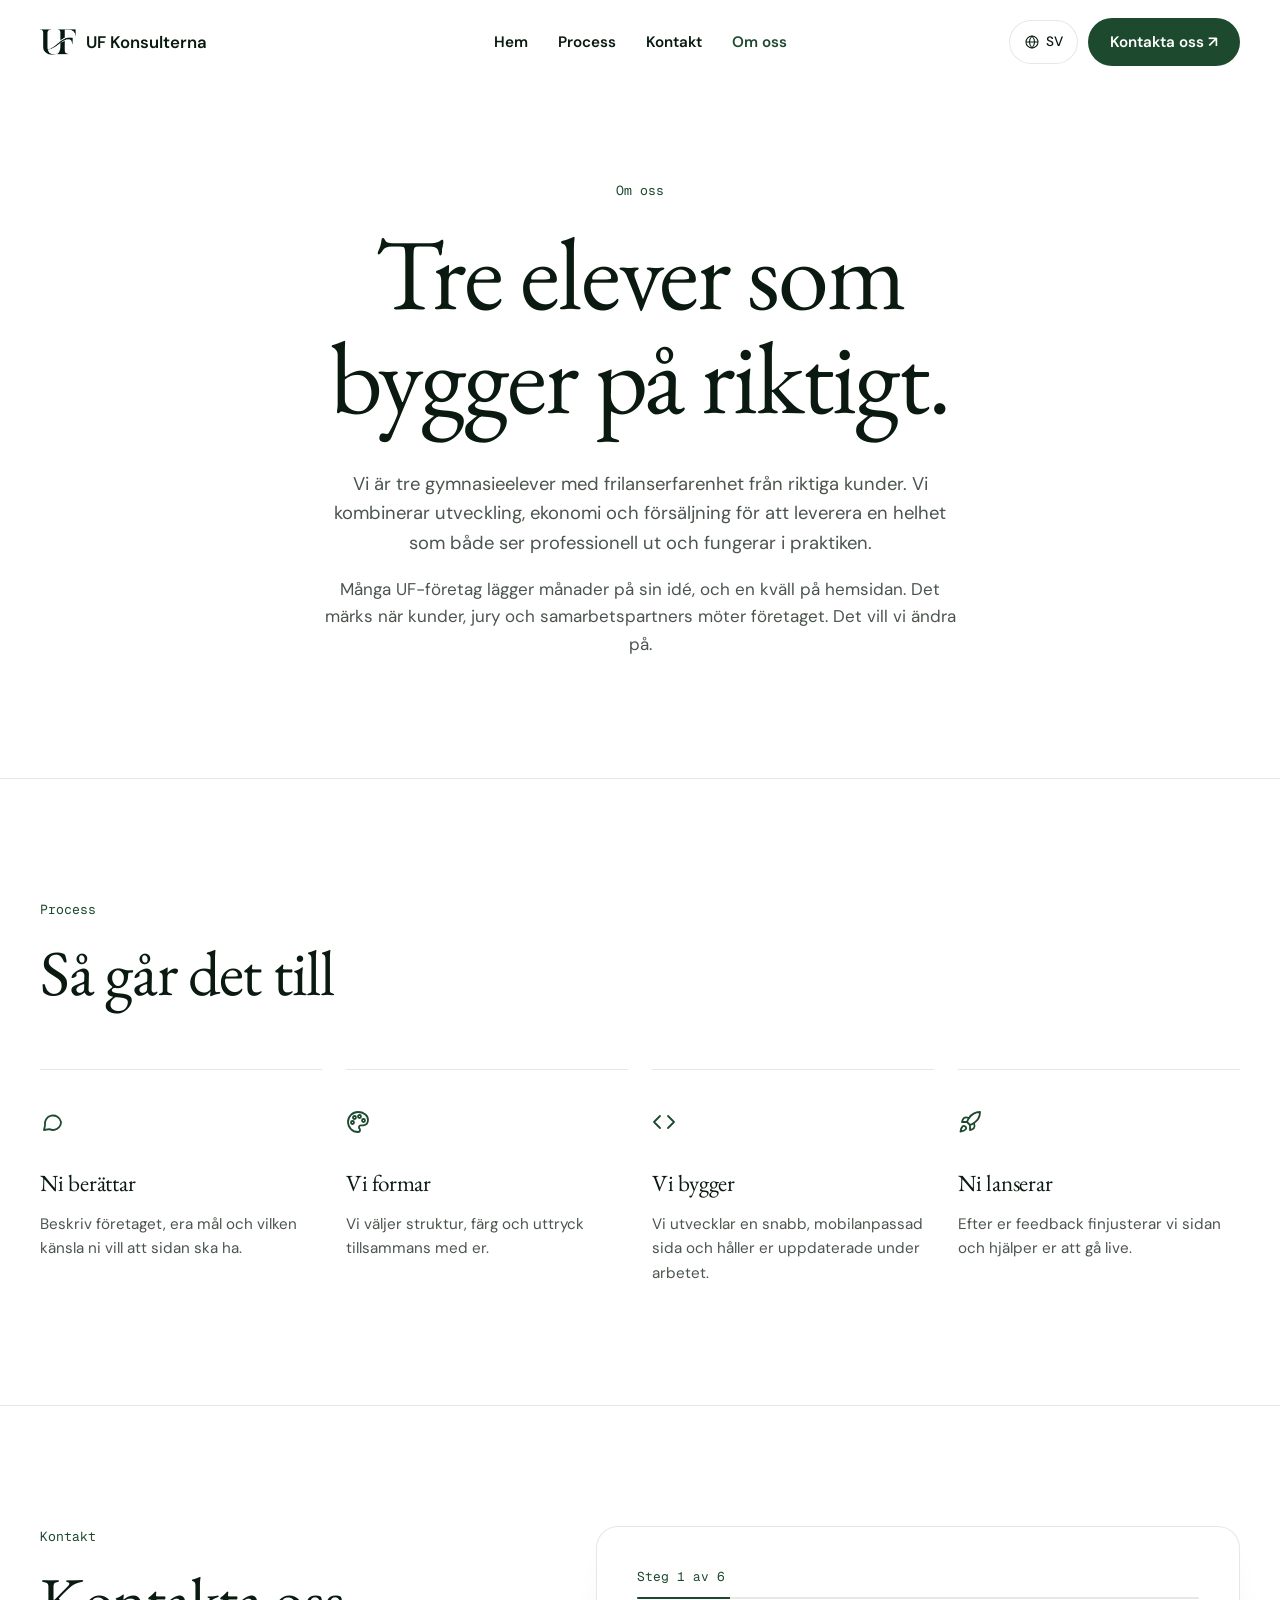
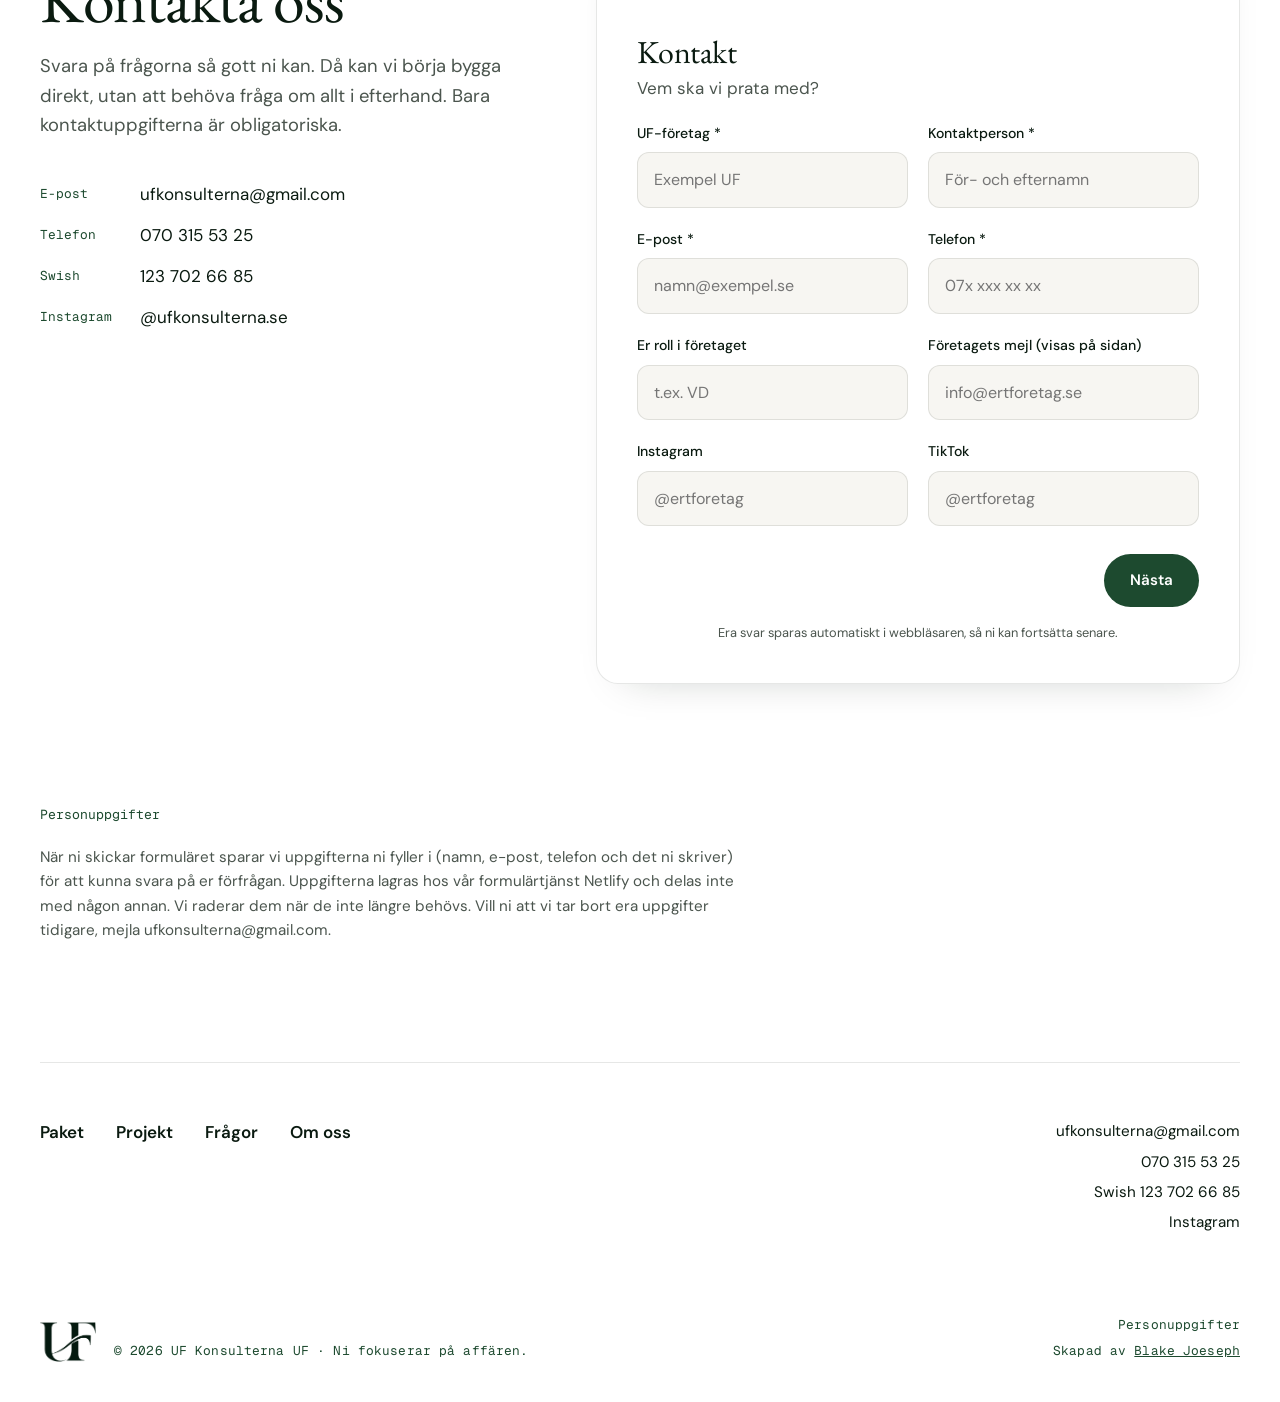
==== commit 6e4878ed: "Visa aldrig råa textnycklar, lägg till Skapad av Blake Joeseph i footern Co-Authored-By: Claude Opus" ====
--- a/om.html
+++ b/om.html
@@ -341,7 +341,7 @@
           <li><a href="mailto:ufkonsulterna@gmail.com">ufkonsulterna@gmail.com</a></li>
           <li><a href="tel:+46703155325">070 315 53 25</a></li>
           <li>Swish 123 702 66 85</li>
-          <li><a href="https://www.instagram.com/ufkonsulterna.se/" target="_blank" rel="noopener">Instagram</a> · <a href="https://www.linkedin.com/in/blakejoeseph/" target="_blank" rel="noopener">LinkedIn</a></li>
+          <li><a href="https://www.instagram.com/ufkonsulterna.se/" target="_blank" rel="noopener">Instagram</a></li>
         </ul>
       </div>
       <div class="footer-bottom">
@@ -349,7 +349,10 @@
           <img src="assets/logo-icon-green.png" alt="UF Konsulterna">
           <span class="mono">© <span class="year">2026</span> UF Konsulterna UF · <span data-i18n="footer.tag">Ni fokuserar på affären.</span></span>
         </div>
-        <a href="om.html#personuppgifter" class="mono" data-i18n="footer.privacy">Personuppgifter</a>
+        <div class="footer-meta mono">
+          <a href="om.html#personuppgifter" data-i18n="footer.privacy">Personuppgifter</a>
+          <span><span data-i18n="footer.credit">Skapad av</span> <a href="https://www.linkedin.com/in/blakejoeseph/" target="_blank" rel="noopener">Blake Joeseph</a></span>
+        </div>
       </div>
     </div>
   </footer>
--- a/style.css
+++ b/style.css
@@ -221,6 +221,8 @@
 .footer-brand { display: flex; align-items: flex-end; gap: 18px; }
 .footer-brand img { height: 40px; width: auto; }
 .footer-bottom a:hover { text-decoration: underline; }
+.footer-meta { display: flex; flex-direction: column; align-items: flex-end; gap: 6px; }
+.footer-meta span a { text-decoration: underline; }
 
 /* Lugn intoning när man scrollar */
 .js .reveal { opacity: 0; transform: translateY(18px); transition: opacity .8s ease, transform .8s ease; }
@@ -263,5 +265,6 @@
   .form-nav .btn { flex: 1; }
   .footer-contact { text-align: left; }
   .footer-bottom { flex-direction: column; align-items: flex-start; }
+  .footer-meta { align-items: flex-start; }
   .page-head { padding-top: 130px; }
 }
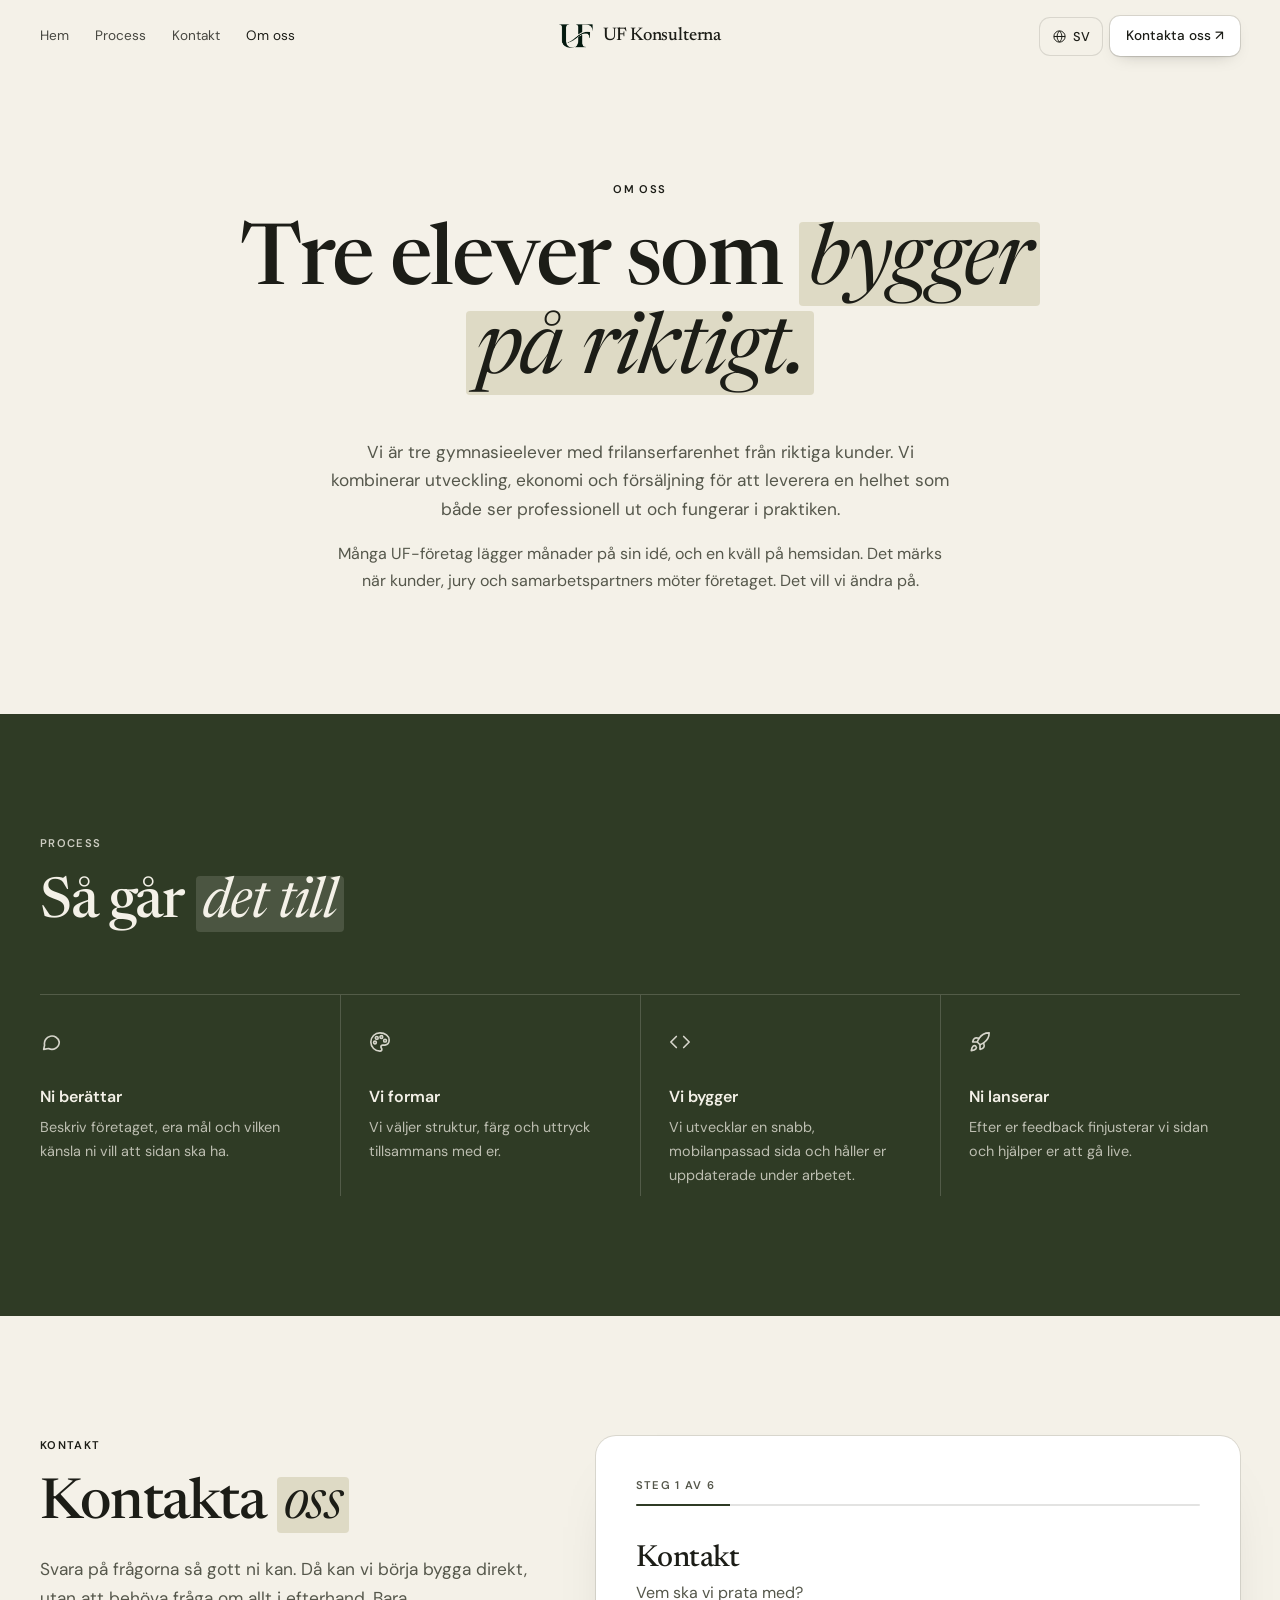
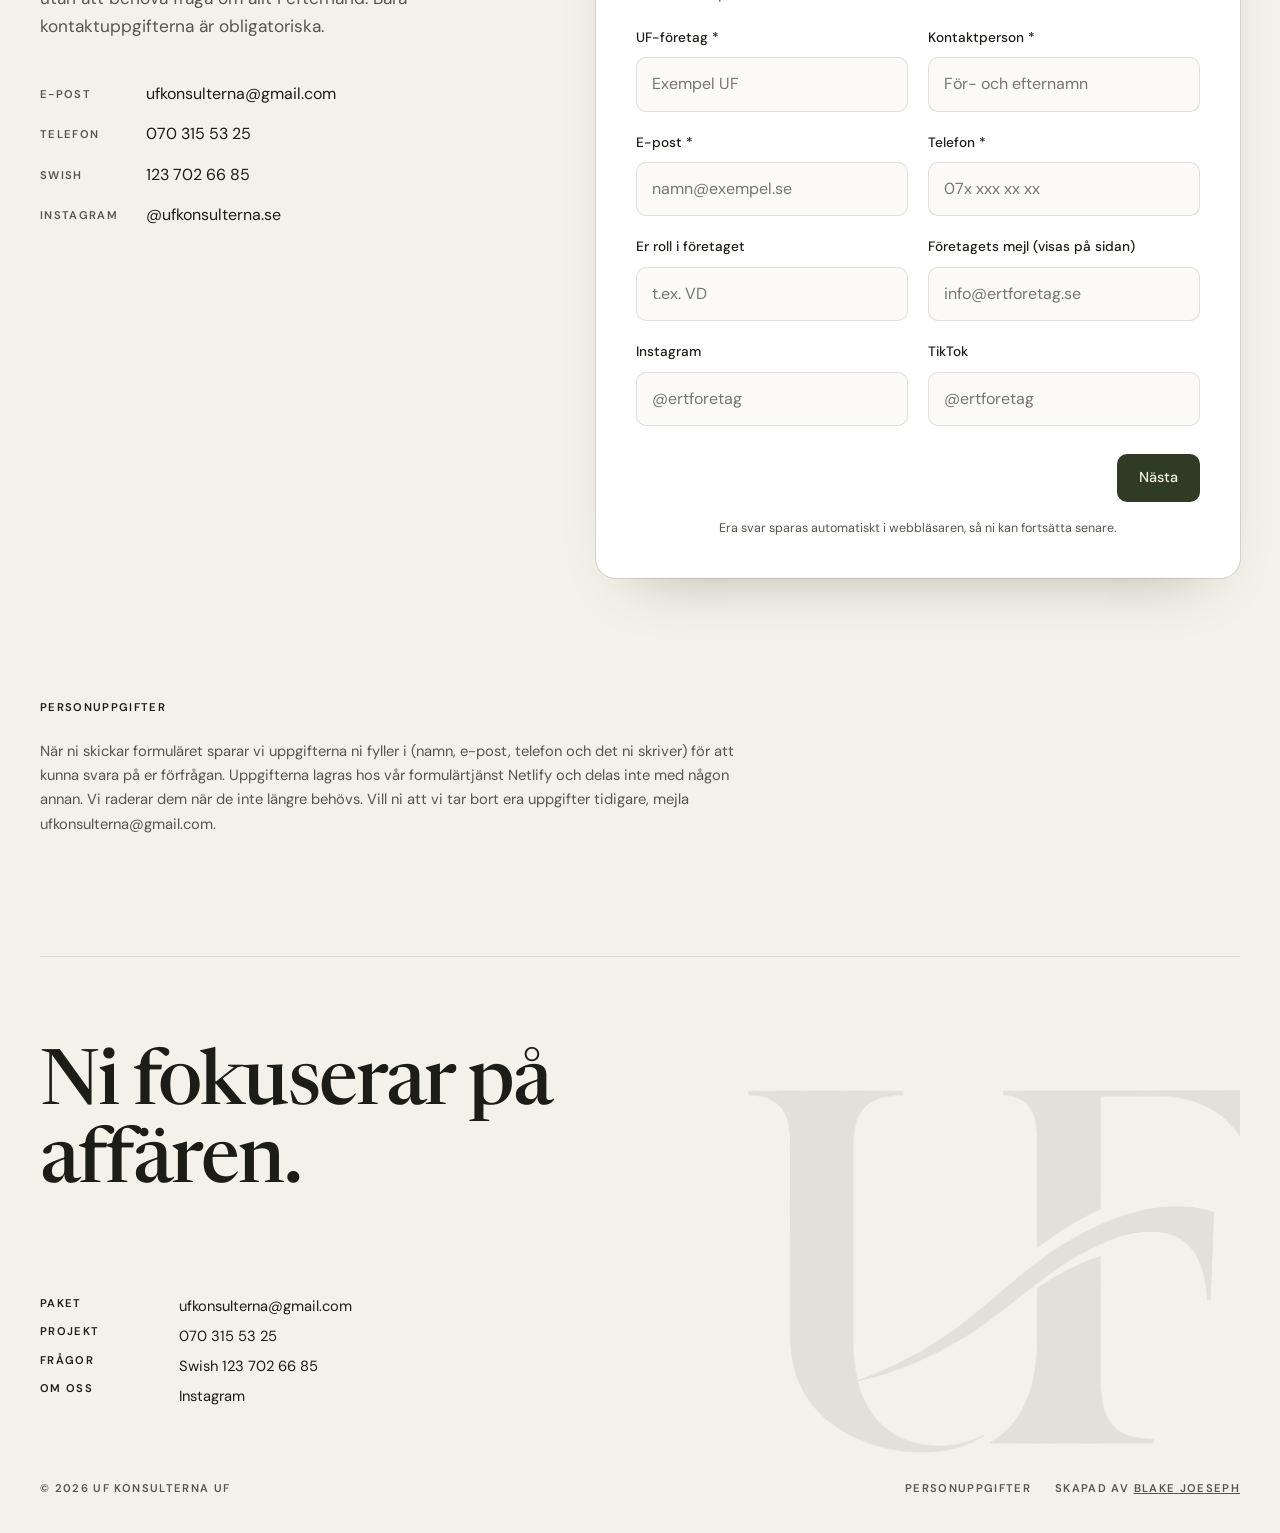
==== commit c32cf416: "Ny stil: krämvit, serifrubriker med markerad kursiv, collage, mörkgrön processektion Bara utseendet " ====
--- a/om.html
+++ b/om.html
@@ -11,7 +11,7 @@
   <link rel="icon" href="assets/logo-icon.png">
   <link rel="preconnect" href="https://fonts.googleapis.com">
   <link rel="preconnect" href="https://fonts.gstatic.com" crossorigin>
-  <link href="https://fonts.googleapis.com/css2?family=EB+Garamond:wght@400;500&family=DM+Sans:opsz,wght@9..40,400;9..40,500;9..40,600&family=Geist+Mono:wght@400&display=swap" rel="stylesheet">
+  <link href="https://fonts.googleapis.com/css2?family=Newsreader:ital,opsz,wght@0,6..72,400;0,6..72,500;1,6..72,400;1,6..72,500&family=DM+Sans:opsz,wght@9..40,400;9..40,500;9..40,600&display=swap" rel="stylesheet">
   <link rel="stylesheet" href="style.css">
   <script>document.documentElement.classList.add("js")</script>
 </head>
@@ -42,7 +42,7 @@
     <section class="page-head">
       <div class="container center">
         <p class="label reveal" data-i18n="nav.about">Om oss</p>
-        <h1 class="reveal" data-i18n="about.title">Tre elever som bygger på riktigt.</h1>
+        <h1 class="reveal" data-i18n="about.title">Tre elever som <em>bygger på riktigt.</em></h1>
         <div class="about-text reveal">
           <p class="lead" data-i18n="about.lead">Vi är tre gymnasieelever med frilanserfarenhet från riktiga kunder. Vi kombinerar utveckling, ekonomi och försäljning för att leverera en helhet som både ser professionell ut och fungerar i praktiken.</p>
           <p data-i18n="about.p2">Många UF-företag lägger månader på sin idé, och en kväll på hemsidan. Det märks när kunder, jury och samarbetspartners möter företaget. Det vill vi ändra på.</p>
@@ -50,11 +50,11 @@
       </div>
     </section>
 
-    <section id="process">
+    <section id="process" class="dark">
       <div class="container">
         <div class="head reveal">
           <p class="label" data-i18n="nav.process">Process</p>
-          <h2 data-i18n="process.title">Så går det till</h2>
+          <h2 data-i18n="process.title">Så går <em>det till</em></h2>
         </div>
         <div class="features">
           <div class="feature reveal">
@@ -85,7 +85,7 @@
       <div class="container contact">
         <div class="contact-info reveal">
           <p class="label" data-i18n="nav.contactLabel">Kontakt</p>
-          <h2 data-i18n="contact.title">Kontakta oss</h2>
+          <h2 data-i18n="contact.title">Kontakta <em>oss</em></h2>
           <p class="lead" data-i18n="contact.lead">Svara på frågorna så gott ni kan. Då kan vi börja bygga direkt, utan att behöva fråga om allt i efterhand. Bara kontaktuppgifterna är obligatoriska.</p>
           <dl class="contact-list">
             <dt data-i18n="contact.email">E-post</dt>
@@ -329,8 +329,10 @@
   </main>
 
   <footer class="footer">
-    <div class="container">
-      <div class="footer-top">
+    <div class="container footer-inner">
+      <img class="footer-mark" src="assets/logo-icon-green.png" alt="" aria-hidden="true">
+      <p class="footer-big" data-i18n="footer.tag">Ni fokuserar på affären.</p>
+      <div class="footer-cols">
         <nav class="footer-links">
           <a href="index.html#paket" data-i18n="nav.plans">Paket</a>
           <a href="index.html#projekt" data-i18n="nav.work">Projekt</a>
@@ -345,10 +347,7 @@
         </ul>
       </div>
       <div class="footer-bottom">
-        <div class="footer-brand">
-          <img src="assets/logo-icon-green.png" alt="UF Konsulterna">
-          <span class="mono">© <span class="year">2026</span> UF Konsulterna UF · <span data-i18n="footer.tag">Ni fokuserar på affären.</span></span>
-        </div>
+        <span class="mono">© <span class="year">2026</span> UF Konsulterna UF</span>
         <div class="footer-meta mono">
           <a href="om.html#personuppgifter" data-i18n="footer.privacy">Personuppgifter</a>
           <span><span data-i18n="footer.credit">Skapad av</span> <a href="https://www.linkedin.com/in/blakejoeseph/" target="_blank" rel="noopener">Blake Joeseph</a></span>
--- a/style.css
+++ b/style.css
@@ -1,23 +1,22 @@
 /* ===== Färger och typsnitt: ändra här för att byta utseende ===== */
 :root {
-  --bg: #ffffff;
-  --bg-2: #f7f6f2;             /* kort och fält */
-  --line: rgba(10, 26, 16, 0.1);
-  --text: #0a1a10;             /* rubriker */
-  --muted: #4b554e;            /* brödtext */
-  --green: #1d4a2f;            /* knappar och etiketter, från er mörkgröna */
-  --sage: #9aab8f;             /* panelen bakom datorn */
-  --sage-light: #e2ead9;       /* mjuka knappar */
+  --bg: #f4f1e8;               /* varm krämvit bakgrund */
+  --bg-2: #fbfaf6;             /* kort och fält */
+  --line: rgba(28, 29, 23, 0.12);
+  --text: #1c1d17;             /* rubriker */
+  --muted: #55574b;            /* brödtext */
+  --green: #2f3b25;            /* mörk olivgrön: knappar, mörka sektioner */
+  --olive: #a59f6a;            /* dämpad oliv: markeringen bakom kursiv text */
+  --khaki: #d9d6c6;            /* gråbeige ytor */
   --font: "DM Sans", system-ui, -apple-system, sans-serif;
-  --font-head: "EB Garamond", Georgia, serif;
-  --font-mono: "Geist Mono", ui-monospace, Menlo, monospace;
-  --radius: 28px;
+  --font-head: "Newsreader", Georgia, serif;
+  --radius: 16px;
   --max: 1200px;
 }
 
 *, *::before, *::after { box-sizing: border-box; margin: 0; padding: 0; }
 html { scroll-behavior: smooth; }
-body { background: var(--bg); color: var(--muted); font-family: var(--font); font-size: 17px; line-height: 1.6; -webkit-font-smoothing: antialiased; }
+body { background: var(--bg); color: var(--muted); font-family: var(--font); font-size: 16px; line-height: 1.65; -webkit-font-smoothing: antialiased; }
 img { max-width: 100%; display: block; }
 a { color: inherit; text-decoration: none; }
 button { font: inherit; color: inherit; background: none; border: 0; cursor: pointer; }
@@ -28,200 +27,215 @@
 section { padding: 120px 0; }
 main { overflow-x: clip; }
 
-h1, h2, h3 { font-family: var(--font-head); font-weight: 400; color: var(--text); letter-spacing: -0.02em; line-height: 1.02; }
-h1 { font-size: clamp(3rem, 8vw, 6.8rem); }
-h2 { font-size: clamp(2.4rem, 5vw, 4rem); }
-h3 { font-size: 1.45rem; letter-spacing: -0.01em; line-height: 1.2; }
-.lead { font-size: 1.15rem; }
-.mono { font-family: var(--font-mono); font-size: .8rem; letter-spacing: .01em; }
-.label { font-family: var(--font-mono); font-size: .82rem; color: var(--green); margin-bottom: 20px; }
+/* Rubriker i serif. Den kursiva delen får en dämpad olivmarkering, som i förebilden */
+h1, h2, h3 { font-family: var(--font-head); font-weight: 500; color: var(--text); letter-spacing: -0.02em; line-height: 1.05; }
+h1 { font-size: clamp(2.8rem, 6.6vw, 5.6rem); }
+h2 { font-size: clamp(2.2rem, 4.4vw, 3.6rem); }
+h3 { font-size: 1.3rem; letter-spacing: -0.01em; line-height: 1.2; }
+h1 em, h2 em, blockquote em, .footer-big em { font-style: italic; font-weight: 400; background: rgba(165, 159, 106, .28); padding: 0 .12em; border-radius: 4px; -webkit-box-decoration-break: clone; box-decoration-break: clone; }
+.lead { font-size: 1.08rem; }
+
+/* Små etiketter i versaler */
+.label, .mono { font-family: var(--font); font-size: .7rem; font-weight: 600; letter-spacing: .12em; text-transform: uppercase; }
+.label { color: var(--text); margin-bottom: 22px; }
 .sr-only { position: absolute; width: 1px; height: 1px; overflow: hidden; clip: rect(0 0 0 0); white-space: nowrap; }
 
-/* Knappar */
-.btn { display: inline-flex; align-items: center; justify-content: center; gap: 4px; padding: 14px 26px; border-radius: 999px; font-weight: 600; font-size: .95rem; transition: background .2s, transform .2s; }
+/* Knappar: vita och lätt rundade med mjuk skugga */
+.btn { display: inline-flex; align-items: center; justify-content: center; gap: 4px; padding: 12px 22px; border-radius: 10px; font-weight: 500; font-size: .9rem; transition: transform .2s, box-shadow .2s, background .2s; }
 .btn:hover { transform: translateY(-1px); }
-.btn-primary { background: var(--green); color: #fff; }
-.btn-primary:hover { background: #163b25; }
-.btn-soft { background: var(--sage-light); color: var(--text); }
-.btn-soft:hover { background: #d4dfc8; }
-.btn-ghost { border: 1px solid var(--line); color: var(--text); }
+.btn-primary { background: #fff; color: var(--text); box-shadow: 0 1px 2px rgba(28, 29, 23, .08), 0 6px 18px -10px rgba(28, 29, 23, .35), 0 0 0 1px var(--line); }
+.btn-primary:hover { box-shadow: 0 1px 2px rgba(28, 29, 23, .08), 0 10px 24px -10px rgba(28, 29, 23, .4), 0 0 0 1px var(--line); }
+.btn-soft { background: transparent; color: var(--text); box-shadow: 0 0 0 1px var(--line); }
+.btn-soft:hover { background: var(--bg-2); }
+.btn-ghost { box-shadow: 0 0 0 1px var(--line); color: var(--text); }
 .btn-ghost:hover { background: var(--bg-2); }
-.btn-wide { width: min(100%, 1060px); padding: 18px 26px; }
+.btn-wide { padding: 14px 30px; }
 .btn:disabled { opacity: .5; cursor: default; transform: none; }
 
-/* Meny: när man scrollar blir länkarna en svävande "pill" */
-.nav { position: fixed; top: 0; left: 0; right: 0; z-index: 50; padding: 18px 0; pointer-events: none; }
+/* Meny: länkar till vänster, loggan i mitten, knapp till höger */
+.nav { position: fixed; top: 0; left: 0; right: 0; z-index: 50; padding: 16px 0; transition: background .3s, box-shadow .3s; }
 .nav-inner { display: grid; grid-template-columns: 1fr auto 1fr; align-items: center; }
-.nav-inner > * { pointer-events: auto; }
-.logo { justify-self: start; display: flex; align-items: center; gap: 10px; color: var(--text); font-weight: 600; font-size: 1.05rem; transition: opacity .3s, transform .3s; }
-.logo img { height: 26px; width: auto; }
-.nav-links { display: flex; gap: 30px; padding: 12px 26px; border-radius: 999px; font-size: .95rem; font-weight: 600; color: var(--text); transition: background .3s, box-shadow .3s; }
-.nav-links a { transition: color .2s; }
-.nav-links a:hover, .nav-links a[aria-current] { color: var(--green); }
-.nav-right { justify-self: end; display: flex; align-items: center; gap: 10px; transition: opacity .3s, transform .3s; }
-.nav-cta { padding: 12px 22px; }
-.lang { display: flex; align-items: center; gap: 6px; padding: 10px 14px; border: 1px solid var(--line); border-radius: 999px; font-size: .85rem; font-weight: 500; color: var(--text); background: var(--bg); }
-.lang svg { width: 16px; height: 16px; }
-.nav.scrolled .logo, .nav.scrolled .nav-right { opacity: 0; transform: translateY(-10px); pointer-events: none; }
-.nav.scrolled .nav-links { background: rgba(255, 255, 255, .88); backdrop-filter: blur(12px); box-shadow: 0 10px 30px rgba(10, 26, 16, .08), 0 0 0 1px var(--line); }
+.nav-links { grid-row: 1; grid-column: 1; justify-self: start; display: flex; gap: 26px; font-size: .85rem; color: var(--text); }
+.nav-links a { opacity: .8; transition: opacity .2s; }
+.nav-links a:hover, .nav-links a[aria-current] { opacity: 1; }
+.logo { grid-row: 1; grid-column: 2; display: flex; align-items: center; gap: 10px; color: var(--text); font-family: var(--font-head); font-weight: 500; font-size: 1.15rem; letter-spacing: -0.01em; }
+.logo img { height: 24px; width: auto; }
+.nav-right { grid-row: 1; grid-column: 3; justify-self: end; display: flex; align-items: center; gap: 8px; }
+.nav-cta { padding: 9px 16px; font-size: .85rem; white-space: nowrap; }
+.lang { display: flex; align-items: center; gap: 6px; padding: 8px 12px; border-radius: 10px; font-size: .8rem; font-weight: 500; color: var(--text); box-shadow: 0 0 0 1px var(--line); }
+.lang svg { width: 15px; height: 15px; }
+.nav.scrolled { background: rgba(244, 241, 232, .9); backdrop-filter: blur(12px); box-shadow: 0 1px 0 var(--line); }
 
 /* Hero */
 .hero { padding: 170px 0 0; }
-.hero .label { display: inline-flex; align-items: center; gap: 10px; color: var(--muted); }
-.pill { background: var(--green); color: #fff; font-family: var(--font); font-size: .7rem; font-weight: 600; letter-spacing: .06em; padding: 3px 10px; border-radius: 999px; }
-.hero-title { max-width: 15ch; margin: 0 auto; }
-.hero-lead { max-width: 40ch; margin: 28px auto 0; }
-.actions { display: flex; gap: 10px; justify-content: center; flex-wrap: wrap; margin-top: 36px; }
-
-/* Dator ovanpå salviagrön panel */
-.showcase { position: relative; margin-top: 80px; padding-top: 0; }
-.showcase-panel { position: absolute; left: 0; right: 0; bottom: 0; height: 62%; background: var(--sage); border-radius: var(--radius); }
-.device { position: relative; width: min(1000px, 82%); margin: 0 auto; padding: 14px 14px 0; background: #111; border-radius: 26px 26px 0 0; box-shadow: 0 -10px 40px rgba(0, 0, 0, .08); }
-.screen { container-type: inline-size; aspect-ratio: 16 / 9.4; overflow: hidden; border-radius: 14px 14px 0 0; background: #f4efe6; padding: 3cqw 4cqw 0; color: #2a2a24; }
-.mini-nav { display: flex; align-items: center; justify-content: space-between; font-family: var(--font-head); font-size: 2.2cqw; }
-.mini-links { display: flex; gap: 2.2cqw; }
-.mini-links i, .mini-lines i, .mini-cards i { display: block; height: .9cqw; border-radius: 1cqw; background: rgba(42, 42, 36, .18); }
-.mini-links i { width: 5cqw; }
-.mini-btn { display: inline-block; font-family: var(--font); font-size: 1.3cqw; padding: .9cqw 2cqw; border-radius: 9cqw; background: #2a2a24; color: #f4efe6; }
-.mini-hero { display: grid; grid-template-columns: 1.1fr 1fr; gap: 4cqw; align-items: center; margin-top: 4cqw; }
-.mini-title { font-family: var(--font-head); font-size: 5.6cqw; line-height: 1; letter-spacing: -0.02em; }
-.mini-lines { display: grid; gap: 1cqw; margin: 2.4cqw 0 2.8cqw; }
+.hero .label { display: inline-flex; align-items: center; gap: 10px; }
+.pill { background: var(--green); color: var(--bg); font-size: .65rem; font-weight: 600; letter-spacing: .1em; padding: 3px 9px; border-radius: 6px; }
+.hero-title { max-width: 18ch; margin: 0 auto; }
+.hero-lead { max-width: 44ch; margin: 26px auto 0; }
+.actions { display: flex; gap: 10px; justify-content: center; flex-wrap: wrap; margin-top: 32px; }
+
+/* Collage av lutande kort, som fotoraden i förebilden */
+.collage { display: flex; justify-content: center; align-items: flex-end; gap: 22px; margin-top: 90px; padding: 0 24px 40px; }
+.tile { flex: none; position: relative; overflow: hidden; border-radius: 14px; background: var(--khaki); box-shadow: 0 30px 50px -30px rgba(28, 29, 23, .5); }
+.tile img { width: 100%; height: 100%; object-fit: cover; }
+.tile-dark { background: #111; display: grid; place-items: center; }
+.tile-dark img { width: 78%; height: auto; border-radius: 50%; }
+.t1 { width: 200px; height: 250px; transform: rotate(-7deg) translateY(30px); }
+.t2 { width: 220px; height: 290px; transform: rotate(-2deg); }
+.t3 { width: 340px; height: 360px; z-index: 1; }
+.t4 { width: 220px; height: 290px; transform: rotate(2deg); }
+.t5 { width: 200px; height: 250px; transform: rotate(7deg) translateY(30px); }
+.art { display: block; width: 100%; height: 100%; }
+.art-morning { background: radial-gradient(ellipse 80% 40% at 30% 72%, #7f9467 0 60%, transparent 61%), radial-gradient(ellipse 90% 45% at 80% 85%, #5d7350 0 60%, transparent 61%), linear-gradient(180deg, #c9d3d6 0%, #e8e3d3 55%, #a4b08e 56%, #6f8460 100%); }
+.art-evening { background: radial-gradient(circle at 70% 34%, #f1d9a4 0 11%, transparent 12%), radial-gradient(ellipse 90% 40% at 20% 80%, #6b7a4c 0 60%, transparent 61%), linear-gradient(180deg, #e9c99a 0%, #d9b48a 50%, #8c9461 51%, #57643c 100%); }
+/* Liten exempelhemsida i mittenkortet */
+.screen { container-type: inline-size; height: 100%; background: var(--bg-2); padding: 7cqw 7cqw 0; color: #2a2a24; }
+.mini-nav { display: flex; align-items: center; justify-content: space-between; font-family: var(--font-head); font-size: 4.4cqw; }
+.mini-links { display: flex; gap: 3cqw; }
+.mini-links i, .mini-lines i { display: block; height: 1.6cqw; border-radius: 2cqw; background: rgba(42, 42, 36, .16); }
+.mini-links i { width: 7cqw; }
+.mini-btn { display: inline-block; font-family: var(--font); font-size: 3cqw; padding: 1.6cqw 3.6cqw; border-radius: 2cqw; background: #fff; box-shadow: 0 0 0 1px var(--line); }
+.mini-title { font-family: var(--font-head); font-size: 11cqw; line-height: 1; letter-spacing: -0.02em; margin-top: 12cqw; }
+.mini-lines { display: grid; gap: 2cqw; margin: 5cqw 0 6cqw; }
 .mini-lines i:first-child { width: 80%; } .mini-lines i:last-child { width: 55%; }
-.mini-art { aspect-ratio: 4 / 3; border-radius: 1.4cqw; background: radial-gradient(circle at 70% 30%, #e7c99b 0 18%, transparent 19%), linear-gradient(180deg, #b9c6ad 0 55%, #7f9474 55%); box-shadow: 0 1.2cqw 3cqw rgba(0, 0, 0, .12); }
-.mini-cards { display: grid; grid-template-columns: repeat(4, 1fr); gap: 2cqw; margin-top: 4cqw; }
-.mini-cards b { display: block; aspect-ratio: 3 / 4; border-radius: 1cqw; }
-.mini-cards i { width: 60%; margin-top: 1cqw; }
+.mini-cards { display: grid; grid-template-columns: repeat(3, 1fr); gap: 3cqw; margin-top: 9cqw; }
+.mini-cards b { display: block; aspect-ratio: 3 / 4; border-radius: 2cqw; }
 
 /* Vi har byggt åt */
-.built { padding: 64px 0 40px; }
-.built-title { font-size: .95rem; margin-bottom: 32px; }
-.built-logos { display: flex; justify-content: center; gap: 80px; flex-wrap: wrap; }
+.built { padding: 80px 0 60px; }
+.built-title { font-family: var(--font); font-size: .7rem; font-weight: 600; letter-spacing: .12em; text-transform: uppercase; color: var(--text); text-align: center; margin-bottom: 36px; }
+.built-logos { display: flex; justify-content: center; gap: 72px; flex-wrap: wrap; }
 .built-item { display: flex; flex-direction: column; align-items: center; gap: 4px; text-align: center; }
-.built-logo { display: grid; place-items: center; width: 120px; height: 120px; border-radius: 50%; overflow: hidden; background: #000; filter: grayscale(1); opacity: .75; transition: filter .3s, opacity .3s; margin-bottom: 10px; }
+.built-logo { display: grid; place-items: center; width: 104px; height: 104px; border-radius: 50%; overflow: hidden; background: #000; filter: grayscale(1); opacity: .7; transition: filter .3s, opacity .3s; margin-bottom: 12px; }
 .built-logo img { width: 100%; height: 100%; object-fit: cover; }
 .built-item:hover .built-logo { filter: none; opacity: 1; }
-.built-name { color: var(--text); font-weight: 500; }
-/* Utvalt UF-företag: syns i färg och lite större */
-.built-featured .built-logo { width: 136px; height: 136px; filter: none; opacity: 1; }
-.built-wordmark { background: var(--green); color: #fff; font-family: var(--font-head); font-size: 1.35rem; letter-spacing: -0.01em; }
+.built-name { font-family: var(--font-head); color: var(--text); font-size: 1.1rem; }
+.built-featured .built-logo { width: 120px; height: 120px; filter: none; opacity: 1; }
 .built-featured .mono { color: var(--green); }
 .built + section { border-top: 1px solid var(--line); }
 
 /* Sektionsrubriker */
-.head { margin-bottom: 64px; }
-.head.center { max-width: 760px; margin-inline: auto; }
-.head .lead { margin-top: 20px; }
-
-/* Paket som jämförelsetabell */
-.compare { display: grid; grid-template-columns: 1fr 1fr; grid-template-rows: repeat(10, auto); }
-.col { display: grid; grid-row: 1 / span 10; grid-template-rows: subgrid; border-top: 1px solid var(--line); }
-.col-main { border: 1px solid var(--line); border-radius: 22px; background: var(--bg); box-shadow: 0 20px 40px -30px rgba(10, 26, 16, .25); position: relative; z-index: 1; }
-.col-head { padding: 36px 36px 32px; text-align: center; border-bottom: 1px solid var(--line); }
-.col-head h3 { font-family: var(--font); font-weight: 600; font-size: 1.15rem; letter-spacing: 0; }
-.price { font-family: var(--font-head); font-size: 3.2rem; color: var(--text); line-height: 1.1; margin: 6px 0 10px; }
-.col-desc { max-width: 34ch; margin: 0 auto 24px; font-size: .95rem; }
-.row { display: flex; gap: 12px; align-items: flex-start; padding: 22px 36px; border-bottom: 1px solid var(--line); font-family: var(--font-mono); font-size: .82rem; color: var(--text); }
-.col-main .row:last-child { border-bottom: 0; }
+.head { margin-bottom: 60px; }
+.head.center { max-width: 780px; margin-inline: auto; }
+.head .lead { margin-top: 18px; }
+
+/* Paket som jämförelsetabell, i ett krämvitt kort */
+.compare { display: grid; grid-template-columns: 1fr 1fr; grid-template-rows: repeat(10, auto); background: var(--bg-2); border-radius: 20px; box-shadow: 0 30px 60px -40px rgba(28, 29, 23, .35), 0 0 0 1px var(--line); overflow: hidden; }
+.col { display: grid; grid-row: 1 / span 10; grid-template-rows: subgrid; }
+.col + .col { border-left: 1px solid var(--line); }
+.col-main { background: #fff; }
+.col-head { padding: 40px 36px 34px; text-align: center; border-bottom: 1px solid var(--line); }
+.col-head h3 { font-family: var(--font); font-size: .72rem; font-weight: 600; letter-spacing: .14em; text-transform: uppercase; }
+.price { font-family: var(--font-head); font-size: 3.4rem; color: var(--text); line-height: 1.1; margin: 10px 0 10px; letter-spacing: -0.02em; }
+.col-desc { max-width: 34ch; margin: 0 auto 24px; font-size: .92rem; }
+.row { display: flex; gap: 12px; align-items: flex-start; padding: 18px 36px; border-bottom: 1px solid var(--line); font-size: .9rem; color: var(--text); }
+.row:last-child { border-bottom: 0; }
 .row::before { flex: none; width: 14px; }
 .row.yes::before { content: "✓"; color: var(--green); }
-.row.no { color: #8a928c; }
-.row.no::before { content: "×"; color: #8a928c; }
-.row.time { color: var(--green); }
-.row.time::before { content: "◷"; color: var(--green); }
-.note { text-align: center; margin-top: 32px; font-size: .95rem; }
+.row.no { color: #9a9b8f; }
+.row.no::before { content: "–"; color: #9a9b8f; }
+.row.time { font-size: .7rem; font-weight: 600; letter-spacing: .12em; text-transform: uppercase; color: var(--green); align-items: center; }
+.row.time::before { content: "◷"; letter-spacing: 0; }
+.note { text-align: center; margin-top: 30px; font-size: .92rem; }
 .note + .note { margin-top: 6px; }
 .note a { color: var(--text); text-decoration: underline; }
 
 /* Citat */
 .quote-section { padding-top: 40px; }
-.quote { max-width: 980px; margin: 0 auto; text-align: center; }
-.quote blockquote { font-family: var(--font-head); font-size: clamp(2rem, 4vw, 3.2rem); color: var(--text); line-height: 1.15; letter-spacing: -0.015em; }
-.quote figcaption { margin-top: 28px; color: var(--green); }
+.quote { max-width: 960px; margin: 0 auto; text-align: center; }
+.quote blockquote { font-family: var(--font-head); font-weight: 500; font-size: clamp(1.9rem, 3.8vw, 3rem); color: var(--text); line-height: 1.18; letter-spacing: -0.015em; }
+.quote figcaption { margin-top: 28px; color: var(--muted); }
 
 /* Vanliga frågor */
 #fragor { border-top: 1px solid var(--line); }
 .faq-wrap { display: grid; grid-template-columns: 1fr 1.4fr; gap: 60px; align-items: start; }
 .faq { border-top: 1px solid var(--line); }
 .faq details { border-bottom: 1px solid var(--line); }
-.faq summary { display: flex; justify-content: space-between; gap: 20px; padding: 22px 0; color: var(--text); font-weight: 500; cursor: pointer; list-style: none; }
+.faq summary { display: flex; justify-content: space-between; gap: 20px; padding: 22px 0; color: var(--text); font-family: var(--font-head); font-size: 1.2rem; cursor: pointer; list-style: none; }
 .faq summary::-webkit-details-marker { display: none; }
-.faq summary::after { content: "+"; color: var(--green); font-size: 1.4rem; line-height: 1; transition: transform .3s; }
+.faq summary::after { content: "+"; font-family: var(--font); font-size: 1.3rem; line-height: 1.2; color: var(--muted); transition: transform .3s; }
 .faq details[open] summary::after { transform: rotate(45deg); }
 .faq details p { padding-bottom: 22px; max-width: 60ch; }
 .faq b { color: var(--text); font-weight: 600; }
 
 /* Avslutande uppmaning */
-.cta { border-top: 1px solid var(--line); padding: 140px 0; }
-.cta .lead { margin: 22px auto 44px; max-width: 46ch; }
+.cta { padding: 140px 0; background: var(--khaki); }
+.cta .lead { margin: 20px auto 36px; max-width: 46ch; }
+
+/* Mörkgrön sektion, som "Dawn tee times" i förebilden */
+.dark { background: var(--green); color: rgba(244, 241, 232, .72); }
+.dark h2, .dark h3 { color: var(--bg); }
+.dark .label { color: rgba(244, 241, 232, .8); }
+.dark h2 em { background: rgba(244, 241, 232, .14); }
 
 /* Om oss */
 .page-head { padding-top: 180px; }
-.page-head h1 { max-width: 14ch; margin: 0 auto; }
-.about-text { max-width: 640px; margin: 40px auto 0; }
+.page-head h1 { max-width: 16ch; margin: 0 auto; }
+.about-text { max-width: 620px; margin: 40px auto 0; }
 .about-text p + p { margin-top: 18px; }
-#process { border-top: 1px solid var(--line); }
-.features { display: grid; grid-template-columns: repeat(4, 1fr); gap: 24px; }
-.feature { padding-top: 40px; border-top: 1px solid var(--line); }
-.feature svg { width: 24px; height: 24px; color: var(--green); margin-bottom: 28px; }
-.feature h3 { margin-bottom: 14px; }
-.feature p { font-size: .95rem; max-width: 30ch; }
+.features { display: grid; grid-template-columns: repeat(4, 1fr); border-top: 1px solid rgba(244, 241, 232, .18); }
+.feature { padding: 36px 28px 8px 0; }
+.feature + .feature { padding-left: 28px; border-left: 1px solid rgba(244, 241, 232, .18); }
+.feature svg { width: 22px; height: 22px; color: var(--bg); margin-bottom: 26px; opacity: .85; }
+.feature h3 { font-family: var(--font); font-size: 1rem; font-weight: 600; letter-spacing: 0; margin-bottom: 10px; }
+.feature p { font-size: .9rem; max-width: 30ch; }
 
 /* Kontakt */
-#kontakt { border-top: 1px solid var(--line); }
 .contact { display: grid; grid-template-columns: 1fr 1.3fr; gap: 60px; align-items: start; }
 .contact-info .lead { margin-top: 20px; }
 .contact-list { margin-top: 40px; display: grid; grid-template-columns: auto 1fr; gap: 14px 28px; }
-.contact-list dt { font-family: var(--font-mono); font-size: .8rem; color: var(--green); padding-top: 3px; }
+.contact-list dt { font-size: .7rem; font-weight: 600; letter-spacing: .12em; text-transform: uppercase; color: var(--muted); padding-top: 4px; }
 .contact-list dd { color: var(--text); }
 .contact-list a:hover { text-decoration: underline; }
 
 /* Formulär */
-.form { padding: 40px; background: var(--bg); border: 1px solid var(--line); border-radius: 22px; box-shadow: 0 20px 40px -30px rgba(10, 26, 16, .25); }
+.form { padding: 40px; background: #fff; border-radius: 20px; box-shadow: 0 30px 60px -40px rgba(28, 29, 23, .35), 0 0 0 1px var(--line); }
 .progress { margin-bottom: 28px; }
-.step-count { font-family: var(--font-mono); font-size: .8rem; color: var(--green); margin-bottom: 10px; }
+.step-count { font-size: .7rem; font-weight: 600; letter-spacing: .12em; text-transform: uppercase; color: var(--muted); margin-bottom: 10px; }
 .progress-bar { height: 2px; background: var(--line); border-radius: 2px; overflow: hidden; }
 .progress-bar span { display: block; height: 100%; width: 16%; background: var(--green); transition: width .35s ease; }
-.step-title { font-family: var(--font-head); font-size: 2rem; color: var(--text); letter-spacing: -0.015em; margin-bottom: 4px; }
+.step-title { font-family: var(--font-head); font-weight: 500; font-size: 1.9rem; color: var(--text); letter-spacing: -0.015em; margin-bottom: 4px; }
 .step-intro { grid-column: 1 / -1; margin-top: -8px; }
-.hint { display: block; margin-top: 6px; font-size: .82rem; }
+.hint { display: block; margin-top: 6px; font-size: .8rem; }
 .hint a { color: var(--text); text-decoration: underline; }
 .label + .hint { margin: -4px 0 10px; }
 .form-step { border: 0; min-width: 0; }
 .form-step[hidden], .form-nav [hidden] { display: none; }
 .grid { display: grid; grid-template-columns: 1fr 1fr; gap: 20px; }
 .grid > .full, .field.full { grid-column: 1 / -1; }
-.field label, .form .label { display: block; font-family: var(--font); font-size: .88rem; font-weight: 500; color: var(--text); margin-bottom: 8px; }
-.field input, .field textarea, .field select { width: 100%; padding: 14px 16px; font: inherit; font-size: 1rem; color: var(--text); background: var(--bg-2); border: 1px solid var(--line); border-radius: 12px; outline: none; transition: border-color .2s, background .2s; }
+.field label, .form .label { display: block; font-size: .85rem; font-weight: 500; letter-spacing: 0; text-transform: none; color: var(--text); margin-bottom: 8px; }
+.field input, .field textarea, .field select { width: 100%; padding: 13px 15px; font: inherit; font-size: 1rem; color: var(--text); background: var(--bg-2); border: 1px solid var(--line); border-radius: 10px; outline: none; transition: border-color .2s, background .2s; }
 .field input:focus, .field textarea:focus, .field select:focus { border-color: var(--green); background: #fff; }
 .field textarea { min-height: 110px; resize: vertical; }
 .chips { display: flex; flex-wrap: wrap; gap: 8px; }
-.chip { padding: 10px 18px; font-size: .9rem; border: 1px solid var(--line); border-radius: 999px; color: var(--text); background: var(--bg); transition: .2s; }
+.chip { padding: 9px 16px; font-size: .88rem; border-radius: 10px; color: var(--text); background: #fff; box-shadow: 0 0 0 1px var(--line); transition: .2s; }
 .chip:hover { background: var(--bg-2); }
-.chip.active { background: var(--green); color: #fff; border-color: var(--green); }
-.form-error { display: none; margin-top: 20px; padding: 12px 16px; border: 1px solid rgba(179, 38, 30, .35); border-radius: 12px; color: #b3261e; }
+.chip.active { background: var(--green); color: var(--bg); box-shadow: 0 0 0 1px var(--green); }
+.form-error { display: none; margin-top: 20px; padding: 12px 16px; border: 1px solid rgba(179, 38, 30, .35); border-radius: 10px; color: #b3261e; }
 .form-error.show { display: block; }
 .form-nav { display: flex; gap: 10px; justify-content: flex-end; margin-top: 28px; }
 .form-nav .btn-ghost { margin-right: auto; }
-.draft-note { margin-top: 16px; font-size: .8rem; text-align: center; }
-.form-success { padding: 40px 0; text-align: center; font-size: 1.15rem; color: var(--text); }
+.form-nav .btn-primary { background: var(--green); color: var(--bg); box-shadow: none; }
+.draft-note { margin-top: 16px; font-size: .78rem; text-align: center; }
+.form-success { padding: 40px 0; text-align: center; font-family: var(--font-head); font-size: 1.4rem; color: var(--text); }
 
 /* Personuppgifter */
 .privacy { padding-top: 0; }
-.privacy p:not(.label) { max-width: 70ch; font-size: .95rem; }
-
-/* Footer */
-.footer { padding: 0 0 40px; }
-.footer .container { border-top: 1px solid var(--line); padding-top: 56px; }
-.footer-top { display: flex; justify-content: space-between; gap: 40px; flex-wrap: wrap; }
-.footer-links { display: flex; gap: 32px; flex-wrap: wrap; color: var(--text); font-weight: 600; }
-.footer-links a:hover { color: var(--green); }
-.footer-contact { display: grid; gap: 6px; text-align: right; color: var(--text); font-size: .95rem; }
+.privacy p:not(.label) { max-width: 70ch; font-size: .92rem; }
+
+/* Footer: stor serif-rad, små länkar i versaler, loggan som dekor */
+.footer { padding: 0 0 36px; }
+.footer-inner { position: relative; overflow: hidden; border-top: 1px solid var(--line); padding-top: 90px; }
+.footer-mark { position: absolute; right: -2%; bottom: 40px; width: min(46%, 520px); opacity: .07; pointer-events: none; }
+.footer-big { position: relative; font-family: var(--font-head); font-weight: 500; font-size: clamp(2.6rem, 6vw, 5rem); line-height: 1.02; letter-spacing: -0.025em; color: var(--text); max-width: 12ch; }
+.footer-cols { position: relative; display: flex; gap: 80px; flex-wrap: wrap; margin-top: 90px; }
+.footer-links { display: grid; gap: 10px; align-content: start; font-size: .7rem; font-weight: 600; letter-spacing: .12em; text-transform: uppercase; color: var(--text); }
+.footer-links a:hover { text-decoration: underline; }
+.footer-contact { display: grid; gap: 6px; color: var(--text); font-size: .92rem; }
 .footer-contact a:hover { text-decoration: underline; }
-.footer-bottom { display: flex; justify-content: space-between; align-items: flex-end; gap: 20px; margin-top: 80px; color: var(--green); }
-.footer-brand { display: flex; align-items: flex-end; gap: 18px; }
-.footer-brand img { height: 40px; width: auto; }
-.footer-bottom a:hover { text-decoration: underline; }
-.footer-meta { display: flex; flex-direction: column; align-items: flex-end; gap: 6px; }
+.footer-bottom { position: relative; display: flex; justify-content: space-between; align-items: flex-end; gap: 20px; margin-top: 70px; color: var(--muted); }
+.footer-meta { display: flex; gap: 24px; }
+.footer-meta a:hover { color: var(--text); }
 .footer-meta span a { text-decoration: underline; }
 
 /* Lugn intoning när man scrollar */
@@ -233,38 +247,40 @@
 }
 
 /* Mobil */
+@media (max-width: 1100px) {
+  .t1, .t5 { display: none; }
+}
 @media (max-width: 900px) {
   section { padding: 90px 0; }
   .faq-wrap, .contact { grid-template-columns: 1fr; gap: 32px; }
-  .features { grid-template-columns: 1fr 1fr; gap: 0 20px; }
-  .feature { padding: 32px 0; }
+  .features { grid-template-columns: 1fr 1fr; }
+  .feature, .feature + .feature { padding: 30px 20px 20px 0; border-left: 0; }
   .col-head, .row { padding-inline: 18px; }
 }
 @media (max-width: 760px) {
-  /* På mobil syns länkarna först när man scrollar, som en pill högst upp */
   .nav-links { display: none; }
-  .nav.scrolled .nav-links { display: flex; }
-  .nav-inner { grid-template-columns: auto 1fr auto; }
-  .nav.scrolled .nav-links { grid-column: 1 / -1; grid-row: 1; justify-self: center; gap: 18px; padding: 10px 18px; font-size: .88rem; }
+  .logo { grid-column: 1; justify-self: start; }
   .logo span { display: none; }
+  .nav-cta { padding: 8px 12px; font-size: .8rem; }
+  .collage { gap: 10px; margin-top: 60px; }
+  .t2, .t4 { width: 26vw; height: 36vw; }
+  .t3 { width: 40vw; height: 46vw; }
 }
 @media (max-width: 600px) {
-  body { font-size: 16px; }
+  body { font-size: 15.5px; }
   .container { width: min(var(--max), 100% - 32px); }
   .hero { padding-top: 130px; }
-  .showcase { margin-top: 56px; }
-  .device { width: 92%; padding: 8px 8px 0; border-radius: 16px 16px 0 0; }
-  .built-logos { gap: 40px; }
-  .built-logo { width: 96px; height: 96px; }
-  .col-head { padding: 24px 12px; }
+  .built-logos { gap: 32px; }
+  .built-logo, .built-featured .built-logo { width: 88px; height: 88px; }
+  .col-head { padding: 26px 12px; }
   .price { font-size: 2.4rem; }
-  .row { padding: 16px 12px; font-size: .72rem; gap: 8px; }
+  .row { padding: 14px 12px; font-size: .8rem; gap: 8px; }
   .features { grid-template-columns: 1fr; }
   .form { padding: 28px 20px; }
   .grid { grid-template-columns: 1fr; }
   .form-nav .btn { flex: 1; }
-  .footer-contact { text-align: left; }
+  .footer-cols { gap: 40px; margin-top: 60px; }
   .footer-bottom { flex-direction: column; align-items: flex-start; }
-  .footer-meta { align-items: flex-start; }
+  .footer-meta { flex-direction: column; gap: 6px; }
   .page-head { padding-top: 130px; }
 }
